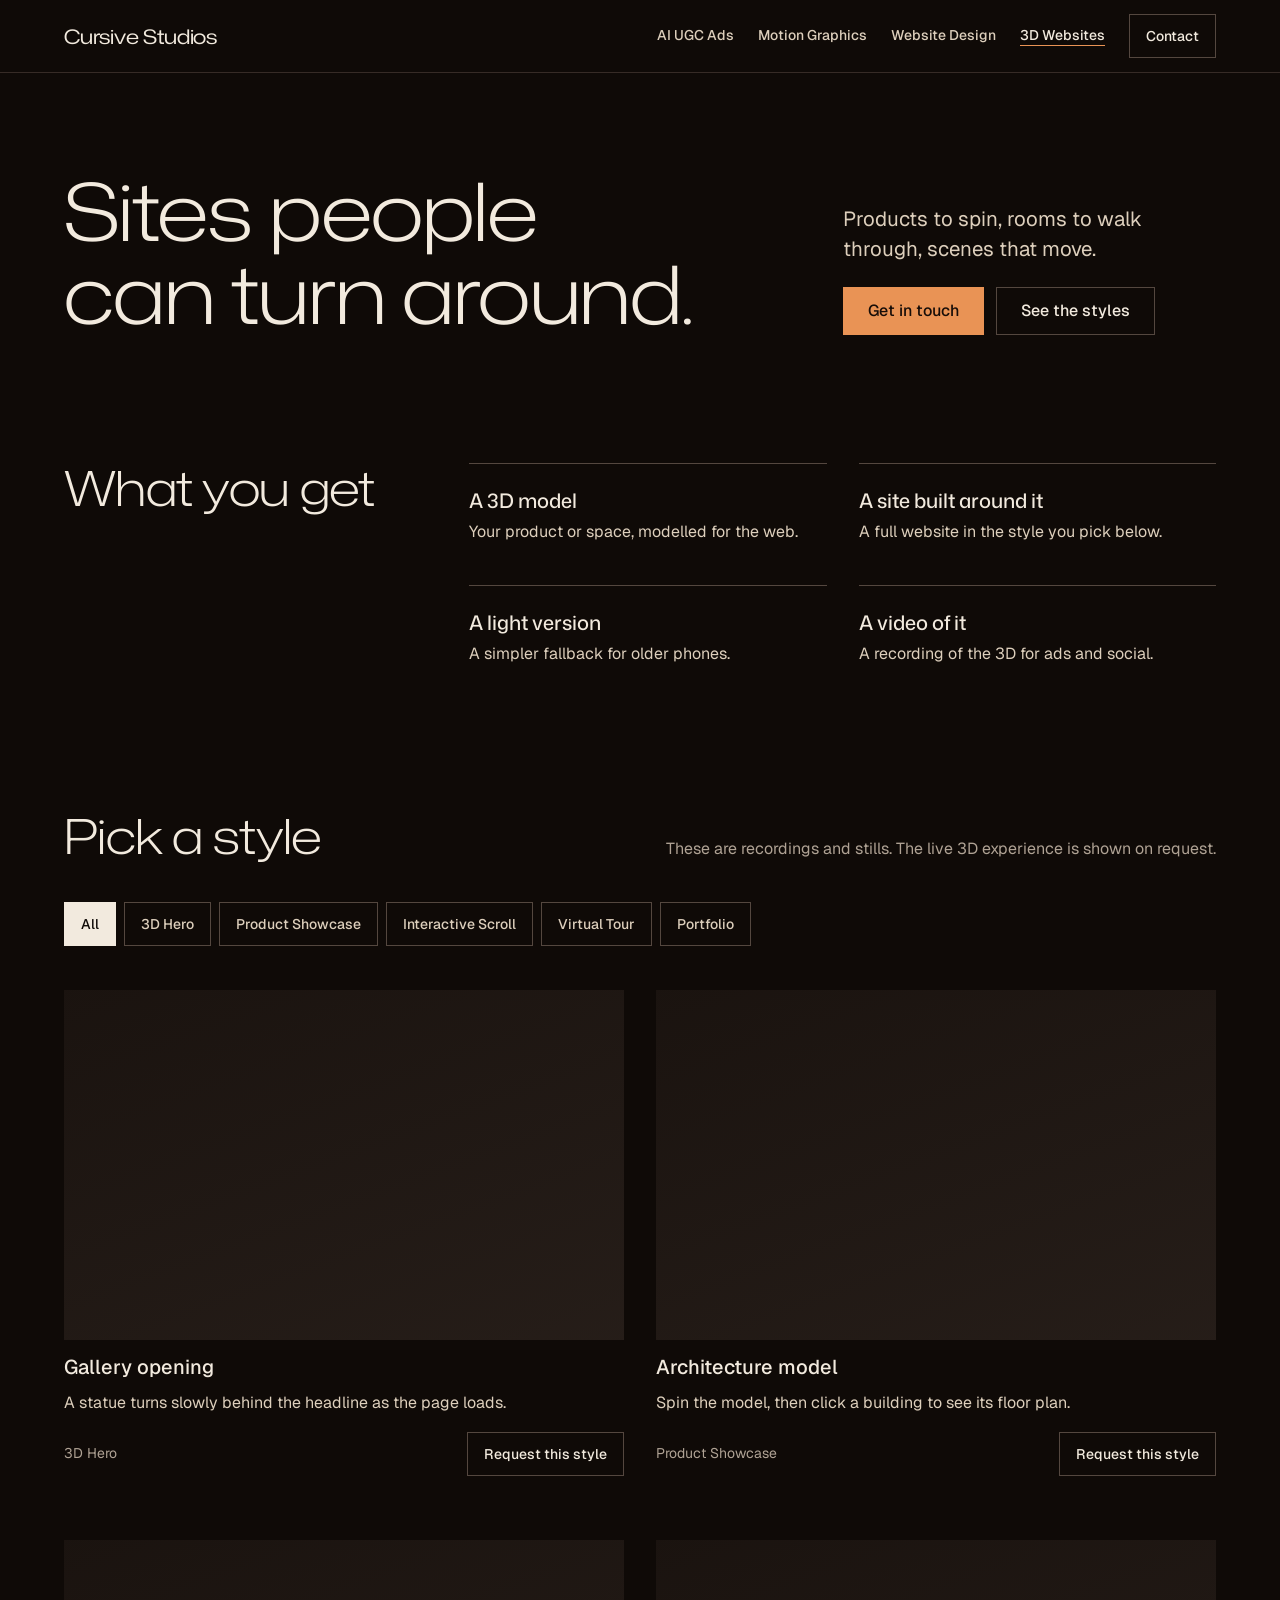
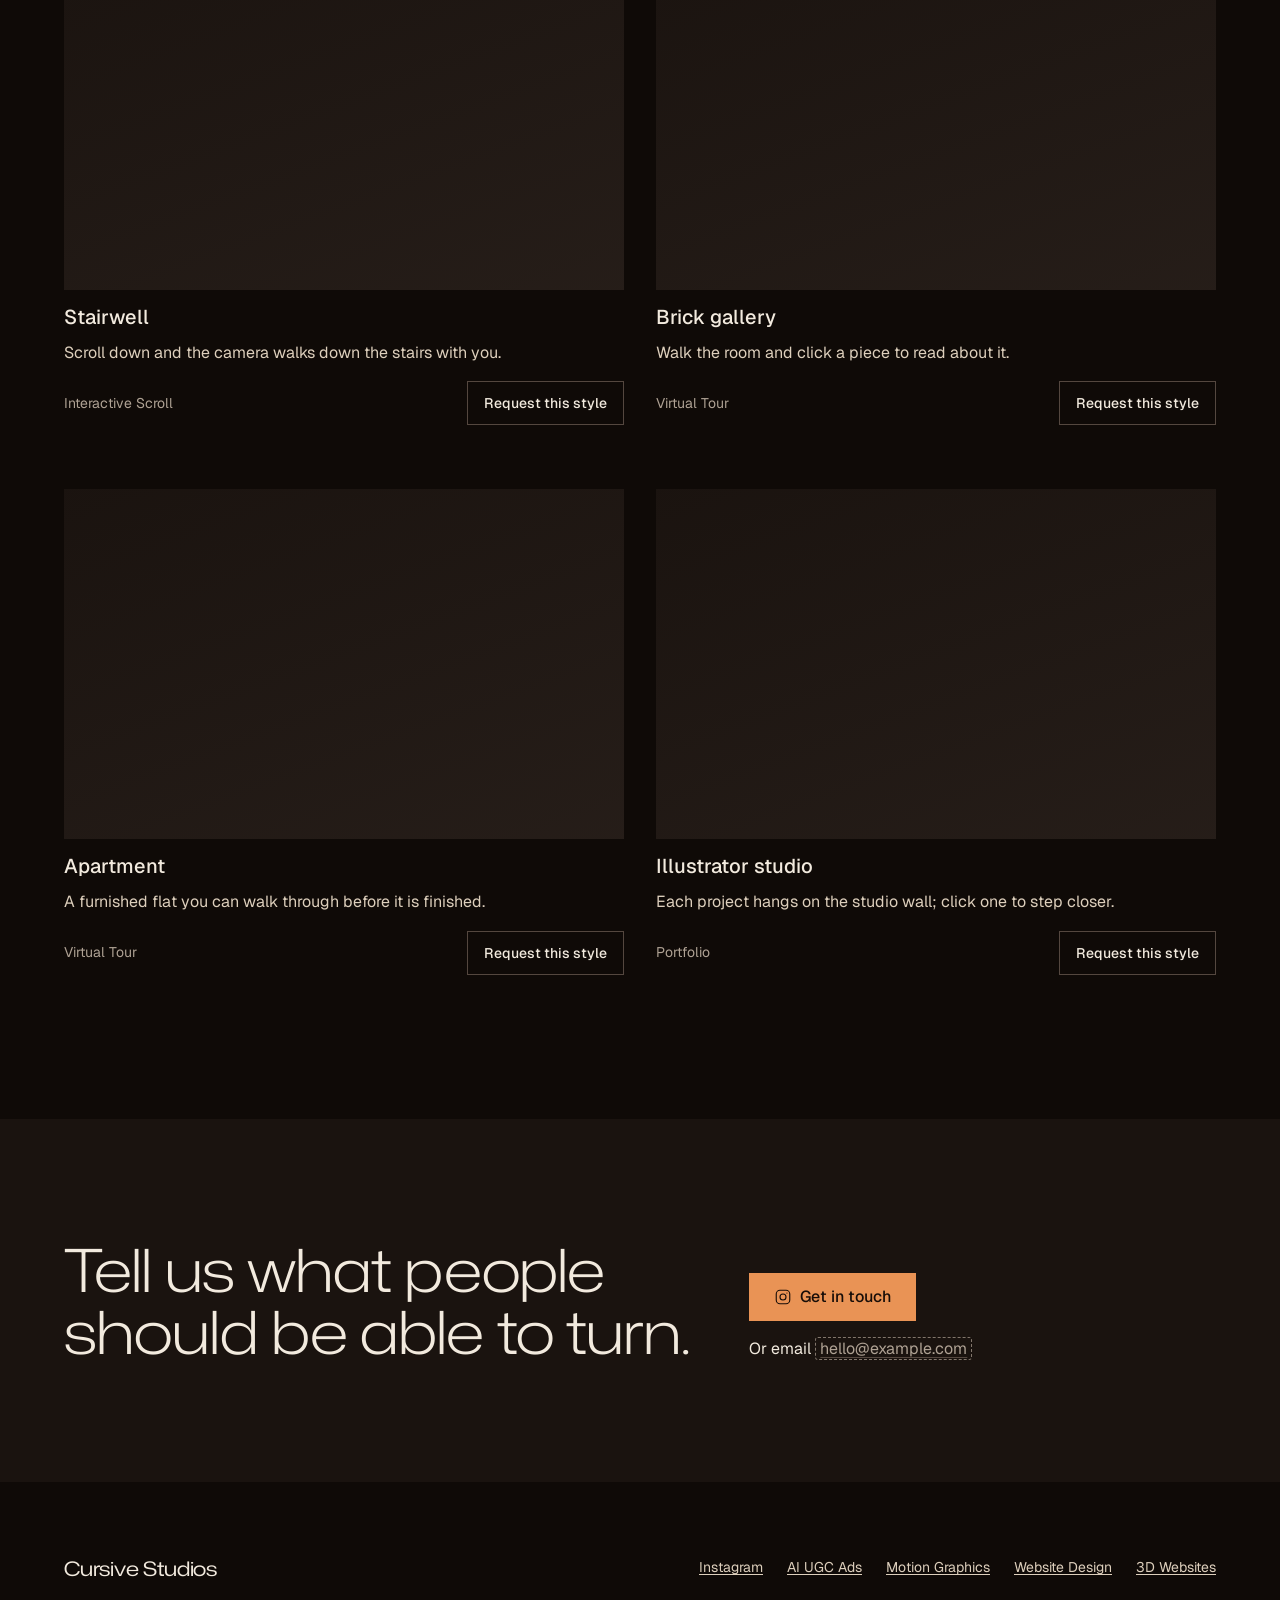
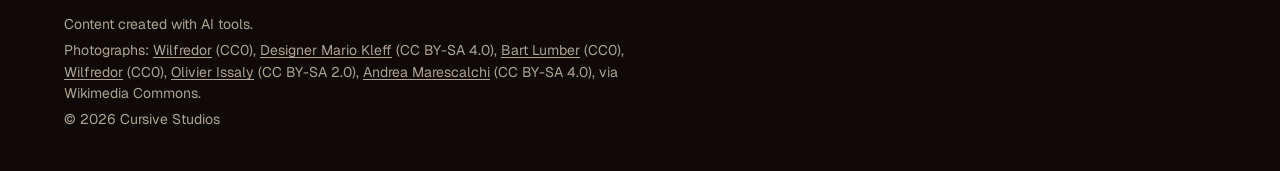
==== 3d-websites.html @ 1cc4b68f "Add the four service pages with data-driven style galleries One shared layout reusing the homepage's" ====
<!doctype html>
<html lang="en">
<head>
  <meta charset="utf-8">
  <meta name="viewport" content="width=device-width, initial-scale=1">
  <title>3D Websites: Cursive Studios</title>
  <meta name="description" content="Websites with interactive 3D: products to spin, spaces to walk through, scenes that move as you scroll.">
  <script>document.documentElement.classList.add('js');</script>
  <link rel="preconnect" href="https://fonts.googleapis.com">
  <link rel="preconnect" href="https://fonts.gstatic.com" crossorigin>
  <link rel="stylesheet" href="css/service.css">
</head>
<body>
  <a class="skip" href="#main">Skip to content</a>

  <header class="site-header" data-header>
    <div class="container site-header__bar">
      <a class="wordmark" href="/">Cursive Studios</a>
      <button class="btn nav__toggle" type="button" aria-expanded="false" aria-controls="site-nav" data-nav-toggle>Menu</button>
      <nav aria-label="Main">
        <ul class="nav__list" id="site-nav">
          <li><a class="nav__link" href="/ai-ugc-ads">AI UGC Ads</a></li>
          <li><a class="nav__link" href="/motion-graphics">Motion Graphics</a></li>
          <li><a class="nav__link" href="/website-design">Website Design</a></li>
          <li><a class="nav__link" href="/3d-websites" aria-current="page">3D Websites</a></li>
          <li><a class="btn nav__cta" href="#contact">Contact</a></li>
        </ul>
      </nav>
    </div>
  </header>

  <main id="main">
    <section class="container page-hero" aria-labelledby="page-title">
      <div class="hero__card settle">
        <h1 id="page-title">Sites people can turn around.</h1>
        <div class="hero__side">
          <p class="lead">Products to spin, rooms to walk through, scenes that move.</p>
          <div class="actions">
            <a class="btn btn--primary" href="#contact">Get in touch</a>
            <a class="btn" href="#styles">See the styles</a>
          </div>
        </div>
      </div>
    </section>

    <section class="container gets" aria-labelledby="gets-title">
      <h2 id="gets-title">What you get</h2>
      <ul class="gets__list">
          <li>
            <h3>A 3D model</h3>
            <p>Your product or space, modelled for the web.</p>
          </li>
          <li>
            <h3>A site built around it</h3>
            <p>A full website in the style you pick below.</p>
          </li>
          <li>
            <h3>A light version</h3>
            <p>A simpler fallback for older phones.</p>
          </li>
          <li>
            <h3>A video of it</h3>
            <p>A recording of the 3D for ads and social.</p>
          </li>
      </ul>
    </section>

    <section class="container gallery" id="styles" aria-labelledby="styles-title" data-gallery data-source="content/3d-websites.json">
      <div class="section-head">
        <h2 id="styles-title">Pick a style</h2>
        <p>These are recordings and stills. The live 3D experience is shown on request.</p>
      </div>
      <div class="tabs" role="group" aria-label="Filter by style" data-gallery-tabs></div>
      <ul class="cards" data-gallery-grid aria-live="polite"></ul>
      <p class="gallery__status" data-gallery-status></p>
      <noscript><p class="gallery__status">The gallery needs JavaScript. See our latest work on <a class="link" href="https://www.instagram.com/yourhandle/">Instagram</a>.</p></noscript>
    </section>

    <section class="ask" id="contact" aria-labelledby="contact-title">
      <div class="container ask__grid">
        <h2 id="contact-title">Tell us what people should be able to turn.</h2>
        <div class="ask__ways">
          <a class="btn btn--primary" href="https://ig.me/m/yourhandle" data-instagram-dm><svg viewBox="0 0 24 24" fill="none" stroke="currentColor" stroke-width="1.5" aria-hidden="true"><rect x="3" y="3" width="18" height="18" rx="5"/><circle cx="12" cy="12" r="4"/><circle cx="17.25" cy="6.75" r="0.75" fill="currentColor" stroke="none"/></svg>Get in touch</a>
          <p>Or email <a class="link" href="mailto:hello@example.com" data-email><span class="fill" data-email-text>hello@example.com</span></a></p>
        </div>
      </div>
    </section>
  </main>

  <dialog class="viewer" aria-labelledby="viewer-title" data-viewer>
    <div class="viewer__inner">
      <div class="viewer__media" data-viewer-media></div>
      <div class="viewer__text">
        <button class="btn btn--small viewer__close" type="button" data-viewer-close>Close</button>
        <p class="viewer__style" data-viewer-style></p>
        <h2 id="viewer-title" data-viewer-title></h2>
        <p data-viewer-desc></p>
          <a class="btn btn--primary" href="https://ig.me/m/yourhandle" data-viewer-request><svg viewBox="0 0 24 24" fill="none" stroke="currentColor" stroke-width="1.5" aria-hidden="true"><rect x="3" y="3" width="18" height="18" rx="5"/><circle cx="12" cy="12" r="4"/><circle cx="17.25" cy="6.75" r="0.75" fill="currentColor" stroke="none"/></svg>Request this style</a>
      </div>
    </div>
  </dialog>

  <footer class="site-footer">
    <div class="container">
      <div class="site-footer__row">
        <a class="wordmark" href="/">Cursive Studios</a>
        <ul class="site-footer__links">
          <li><a href="https://www.instagram.com/yourhandle/" data-instagram-link>Instagram</a></li>
          <li><a href="/ai-ugc-ads">AI UGC Ads</a></li>
          <li><a href="/motion-graphics">Motion Graphics</a></li>
          <li><a href="/website-design">Website Design</a></li>
          <li><a href="/3d-websites">3D Websites</a></li>
        </ul>
      </div>
      <div class="site-footer__small">
        <p>Content created with AI tools.</p>
        <p data-credits hidden></p>
        <p>&copy; <span data-year>2026</span> Cursive Studios</p>
      </div>
    </div>
  </footer>

  <script src="js/main.js" defer></script>
  <script src="js/gallery.js" defer></script>
</body>
</html>
---- css/service.css ----
/* Hallmark · shape: Service Sheet, one template for the four service pages · genre: atmospheric · theme: Midnight recoloured warm by request: espresso ground, ivory ink, one copper signal (shared with the homepage: settings.css, tokens.css, base.css, main.css) · job: hire · draw: none, the homepage's system reused by request
 * hero: Banner (a title card, no visual; the gallery starts by the fold) · nav: edge-aligned, as the homepage · footer: colophon, as the homepage · imagery: photographs (library stand-ins in duotone, the studio's samples in true colour) · signature: the style shelf, filter by look and ask for the one you like
 * axes: dark/grotesk-sans/warm · posture: committed · contrast: pass · fold: pass · v2.0.0 */
/* Hallmark · pre-emit critique: P4 H4 E4 S3 R4 V3 · weakest: S, the samples are stand-ins until the studio's own land; every card asks for its style by name and the 3D page says plainly the live piece is shown on request */
/* note: the website samples sit in a frame by request, kept to a plain bar holding the sample's address in the body face, with no window dots and no address pill (Floor 47a) */
/* Hallmark · waive 39b · each card is one button around its picture and title · the whole sample card opens the preview, so its height is the picture's */
/* Hallmark · waive 81 · every card holds a library photo whose host the render sandbox blocks · the stand-in samples load in a normal browser and the studio's own replace them */
/* Hallmark · waive 77 · the gallery's mass is its sample pictures, 640 by 400 each · the render sandbox could not load them from the photo host */
/* Hallmark · answered V3 · the four service pages repeat one layout on purpose so the site reads as one; fonts are two families by request */
@import url("./main.css");

.page-hero { padding-block: var(--space-3xl) var(--space-2xl); }
.page-hero .hero__card h1 { max-width: 14ch; }

/* What you get */
.gets { display: grid; grid-template-columns: minmax(0, 4fr) minmax(0, 8fr); gap: var(--space-xl) var(--gap-columns); padding-top: var(--space-2xl); }
.gets__list { display: grid; grid-template-columns: repeat(2, minmax(0, 1fr)); gap: var(--space-xl) var(--gap-columns); margin: 0; padding: 0; list-style: none; }
.gets__list li { display: grid; gap: var(--space-xs); padding-top: var(--space-lg); border-top: var(--rule-hair) solid var(--color-rule-2); }
.gets__list h3 { font-size: var(--text-lg); }
.gets__list p { color: var(--color-ink-2); max-width: 46ch; }

/* Gallery */
.gallery { padding-top: var(--section-gap); }
.tabs { display: flex; gap: var(--space-xs); margin: 0 0 var(--space-xl); padding: 0 0 var(--space-2xs); overflow-x: auto; scrollbar-width: thin; overscroll-behavior-x: contain; }
.tab { flex: none; min-height: 44px; padding: 0 var(--space-md); border: var(--rule-hair) solid var(--color-rule-2); border-radius: var(--radius-pill); background: transparent; color: var(--color-ink-2); font: 500 var(--text-sm)/1 var(--font-body); white-space: nowrap; cursor: pointer; transition: background-color var(--dur-short) var(--ease-out); }
.tab:hover { background: var(--color-paper-2); color: var(--color-ink); }
.tab:active { background: var(--color-paper-3); }
.tab:focus-visible { outline: 2px solid var(--color-focus); outline-offset: 2px; }
.tab[aria-pressed="true"] { background: var(--color-ink); border-color: var(--color-ink); color: var(--color-paper); }
.tab:disabled { opacity: 0.55; cursor: not-allowed; }

.cards { display: grid; grid-template-columns: repeat(2, minmax(0, 1fr)); gap: var(--space-2xl) var(--gap-columns); margin: 0; padding: 0; list-style: none; }
.cards--tall { grid-template-columns: repeat(4, minmax(0, 1fr)); gap: var(--space-xl) var(--space-xs); }
.card { display: grid; grid-template-rows: auto auto 1fr; gap: var(--space-xs); align-content: start; }
.card__open { display: grid; gap: var(--space-sm); padding: 0; border: 0; background: none; color: inherit; font: inherit; text-align: left; cursor: zoom-in; }
.card__open:focus-visible { outline: 2px solid var(--color-focus); outline-offset: 4px; }
.card__media { display: block; color: var(--color-ink); background: var(--color-paper-2); transition: background-color var(--dur-short) var(--ease-out); }
.card__shot { position: relative; display: block; aspect-ratio: 16 / 10; overflow: hidden; }
.cards--tall .card__shot { aspect-ratio: 9 / 16; }
.card__shot > img, .card__shot > video { position: absolute; inset: 0; width: 100%; height: 100%; object-fit: cover; }
.card__open:hover .card__media { background: var(--color-paper-3); }
.card__media--browser { padding: 0 var(--space-xs) var(--space-xs); }
.browser__bar { display: block; padding: var(--space-xs) var(--space-2xs); font-size: var(--text-xs); color: var(--color-muted); white-space: nowrap; overflow: hidden; text-overflow: ellipsis; }
.card__title { font-size: var(--text-lg); font-weight: 500; }
.card__desc { color: var(--color-ink-2); max-width: 46ch; }
.card__foot { display: flex; flex-wrap: wrap; align-items: center; justify-content: space-between; gap: var(--space-sm); margin-top: var(--space-xs); }
.card__style { font-size: var(--text-sm); color: var(--color-muted); }
.btn--small { min-height: 44px; padding: 0 var(--space-md); font-size: var(--text-sm); }
.gallery__status:empty { display: none; }
.gallery__status { color: var(--color-muted); }
.gallery__note { margin-top: var(--space-2xl); color: var(--color-muted); }

/* Viewer */
.viewer { width: min(1200px, calc(100% - 2 * var(--gutter))); max-height: calc(100dvh - 2 * var(--space-xl)); padding: 0; border: 0; border-radius: var(--radius-card); background: var(--color-paper-2); color: var(--color-ink); box-shadow: var(--shadow-card); overflow: auto; }
.viewer::backdrop { background: color-mix(in oklch, var(--color-paper) 88%, transparent); }
.viewer__inner { display: grid; grid-template-columns: minmax(0, 8fr) minmax(0, 4fr); }
.viewer__media { position: relative; display: flex; flex-direction: column; justify-content: center; min-height: 320px; background: var(--color-paper); }
.viewer__media img, .viewer__media video { width: 100%; max-height: calc(100dvh - 2 * var(--space-xl)); object-fit: contain; }
.viewer__media .browser__bar { flex: none; background: var(--color-paper-3); padding-inline: var(--space-md); }
.viewer__media.is-standin img { filter: grayscale(1) contrast(1.08); }
.viewer__text { display: grid; align-content: start; gap: var(--space-md); padding: var(--space-xl); }
.viewer__text h2 { font-size: var(--text-2xl); }
.viewer__text p { color: var(--color-ink-2); }
.viewer__style { font-size: var(--text-sm); color: var(--color-muted); }
.viewer__close { justify-self: end; margin-bottom: var(--space-sm); }

/* Close */
.ask { margin-top: var(--section-gap); padding-block: var(--section-gap-s); background: var(--color-paper-2); color: var(--color-ink); }
.ask__grid { display: grid; grid-template-columns: minmax(0, 7fr) minmax(0, 5fr); gap: var(--space-xl) var(--gap-columns); align-items: end; }
.ask h2 { font-size: var(--text-display-s); max-width: 16ch; }
.ask__ways { display: grid; gap: var(--space-md); justify-items: start; }

.nav__link[aria-current="page"] { color: var(--color-ink); text-decoration: underline; text-decoration-color: var(--color-accent); }

@media (prefers-reduced-motion: reduce) { .tab, .card__media { transition: none; } }

@media (max-width: 60rem) {
  .gets, .ask__grid { grid-template-columns: minmax(0, 1fr); }
  .cards--tall { grid-template-columns: repeat(2, minmax(0, 1fr)); }
  .viewer__inner { grid-template-columns: minmax(0, 1fr); }
  .tabs { margin-inline: calc(-1 * var(--gutter)); padding-inline: var(--gutter); }
}
@media (max-width: 40rem) {
  .gets__list, .cards { grid-template-columns: minmax(0, 1fr); }
  .viewer { width: 100%; max-height: 100dvh; }
  .viewer__text { padding: var(--space-lg); }
}
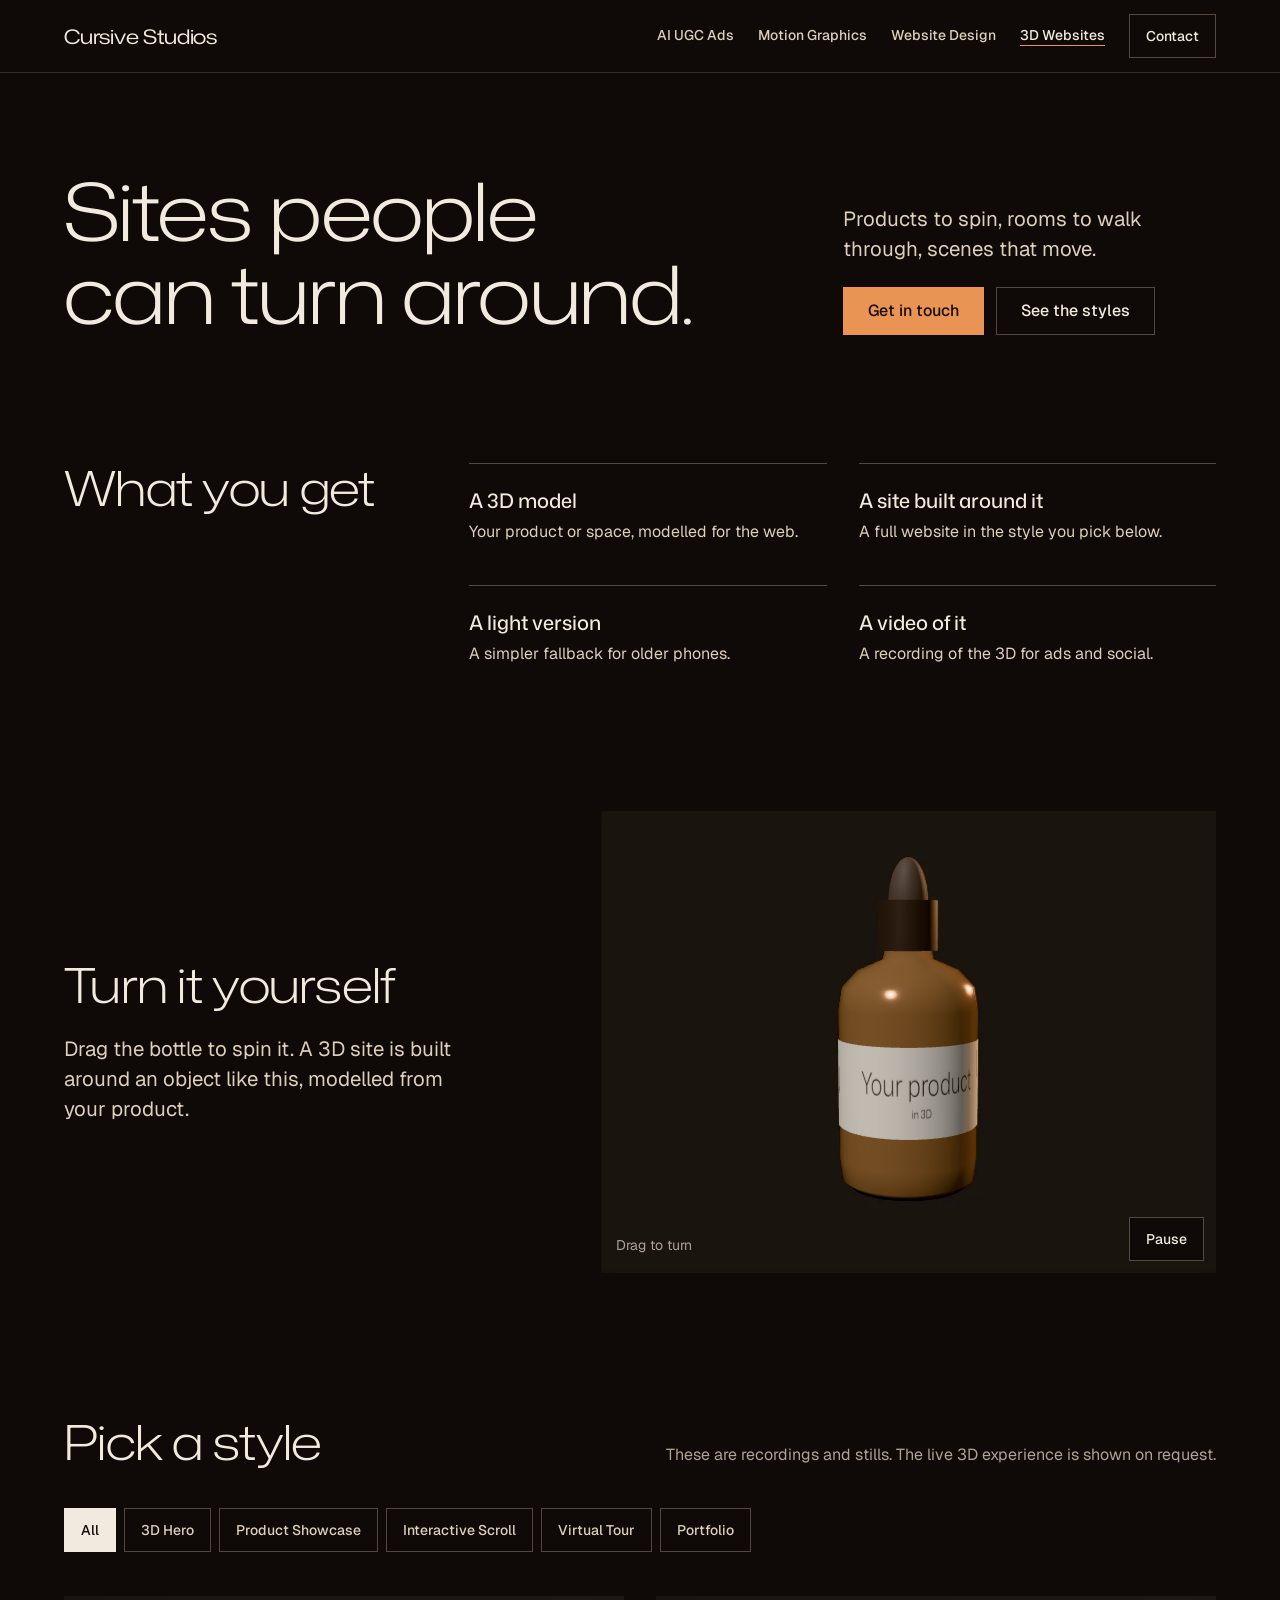
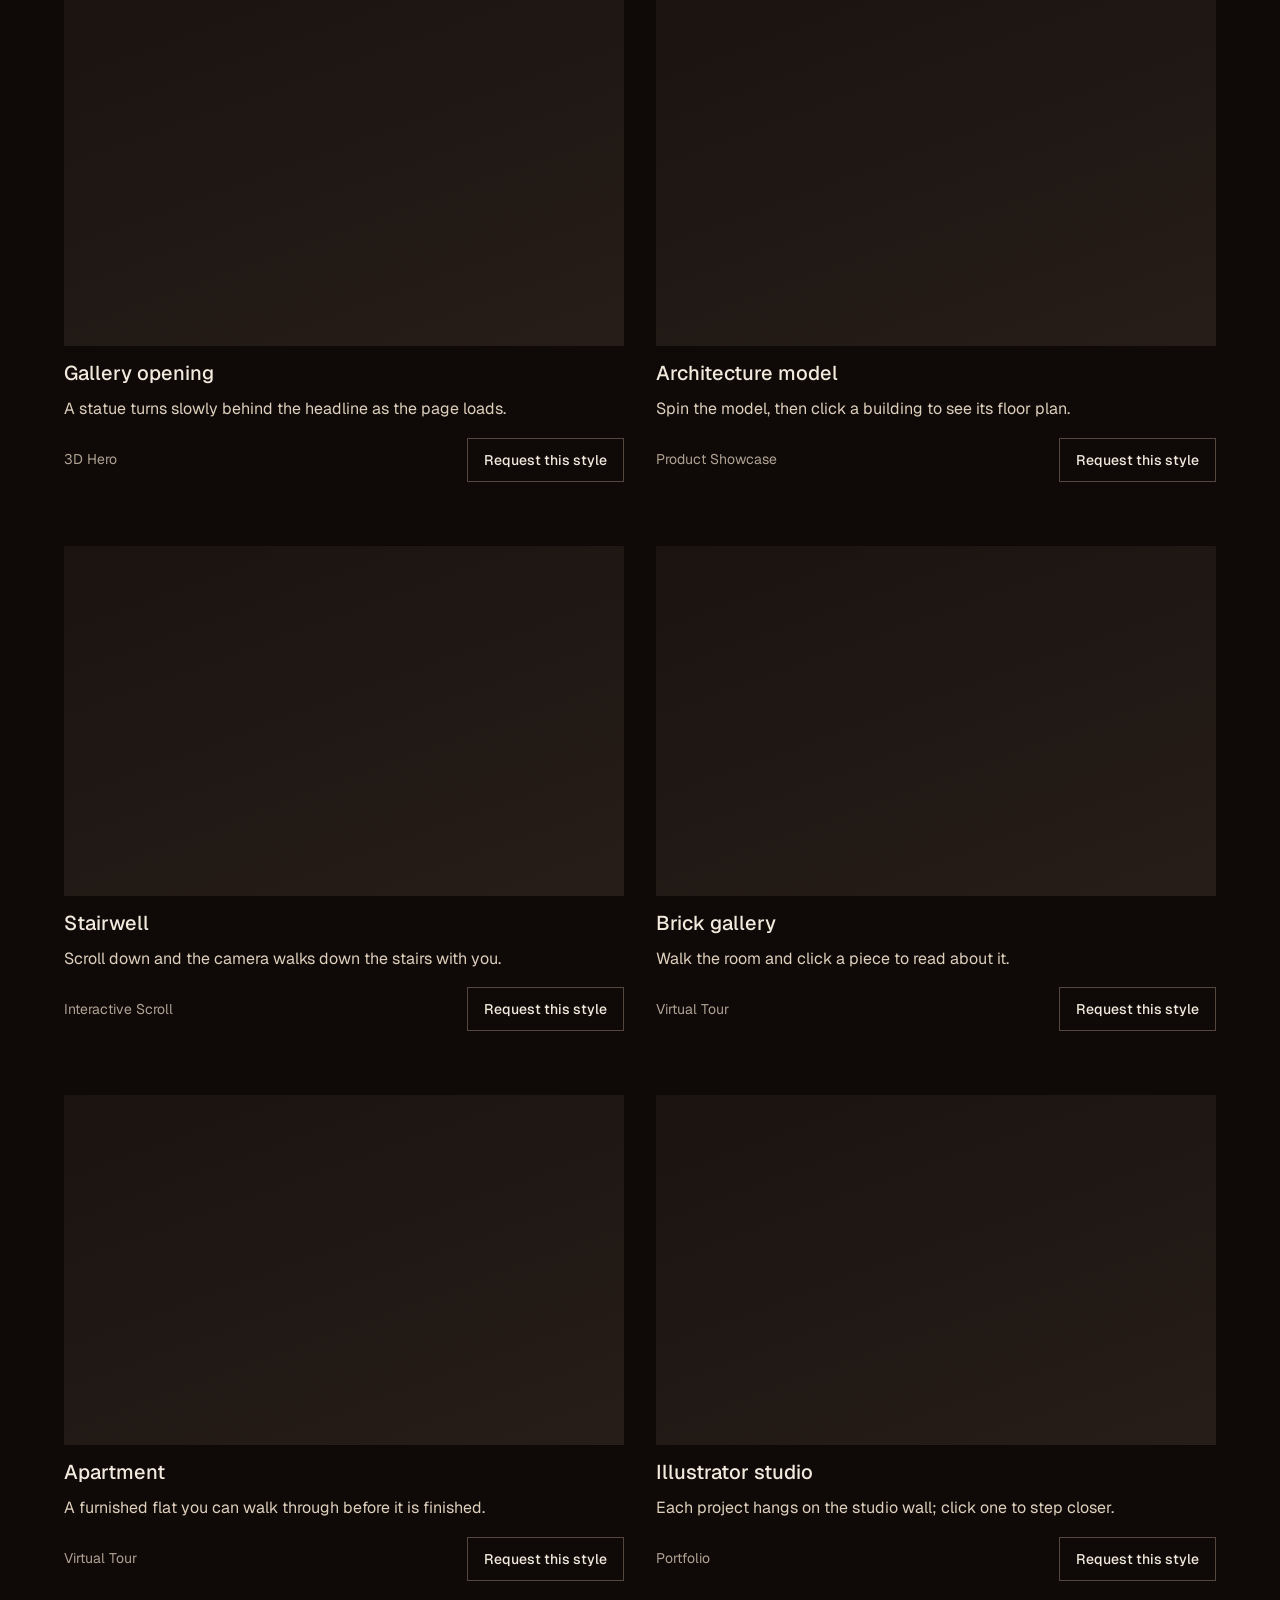
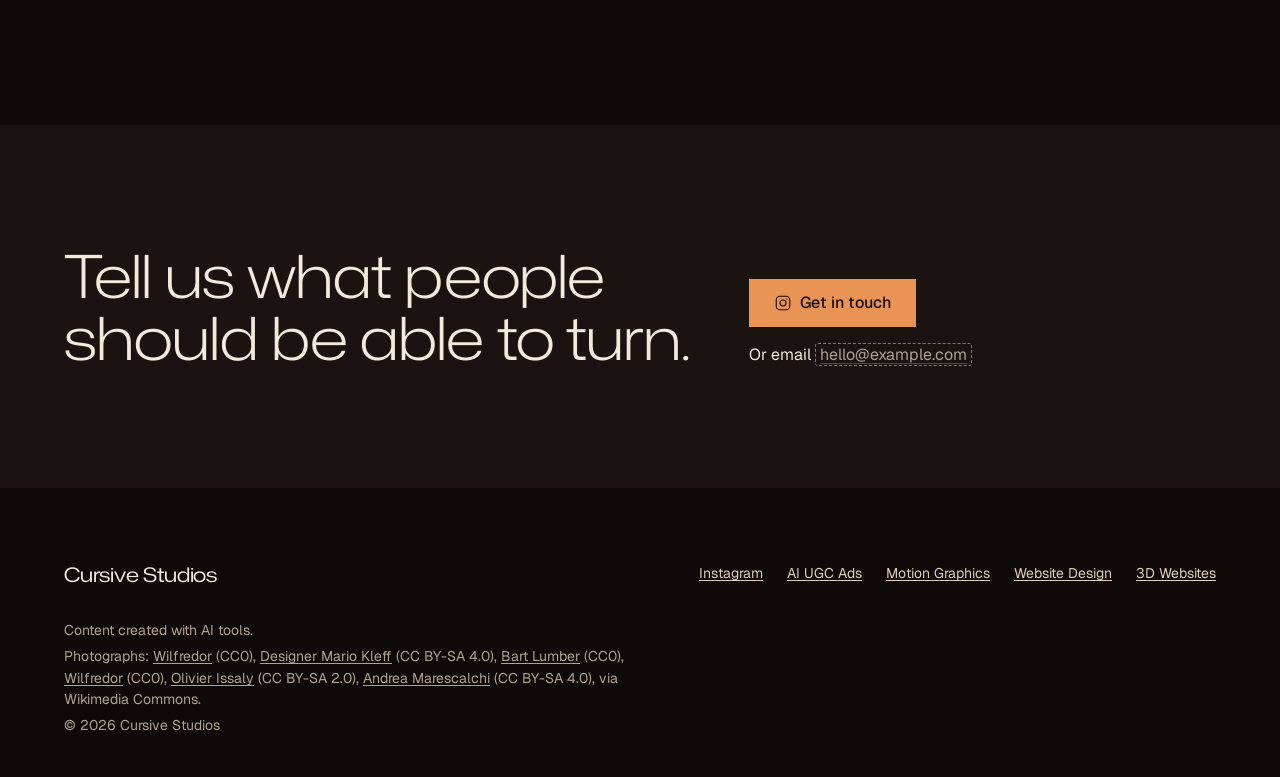
==== commit 11198729: "Add 3D: copper ribbon hero, drag-to-turn product demo, scroll reveals Three.js r170 vendored and imp" ====
--- a/3d-websites.html
+++ b/3d-websites.html
@@ -46,23 +46,40 @@
     <section class="container gets" aria-labelledby="gets-title">
       <h2 id="gets-title">What you get</h2>
       <ul class="gets__list">
-          <li>
+          <li data-reveal>
             <h3>A 3D model</h3>
             <p>Your product or space, modelled for the web.</p>
           </li>
-          <li>
+          <li data-reveal>
             <h3>A site built around it</h3>
             <p>A full website in the style you pick below.</p>
           </li>
-          <li>
+          <li data-reveal>
             <h3>A light version</h3>
             <p>A simpler fallback for older phones.</p>
           </li>
-          <li>
+          <li data-reveal>
             <h3>A video of it</h3>
             <p>A recording of the 3D for ads and social.</p>
           </li>
       </ul>
+    </section>
+
+    <section class="container demo" aria-labelledby="demo-title">
+      <div class="demo__text">
+        <h2 id="demo-title">Turn it yourself</h2>
+        <p class="lead">Drag the bottle to spin it. A 3D site is built around an object like this, modelled from your product.</p>
+      </div>
+      <!-- Live 3D: js/three/product.js draws into this frame when it scrolls near. The still shows until then,
+           and stays for data saver or no WebGL. -->
+      <figure class="demo__stage" id="product-3d">
+        <picture>
+          <source srcset="content/images/demo-bottle-1200.webp 1200w, content/images/demo-bottle-720.webp 720w" sizes="(min-width: 60rem) 55vw, 100vw" type="image/webp">
+          <img class="demo__still" src="content/images/demo-bottle-1200.jpg" width="1200" height="900" alt="A copper serum bottle with a label that reads Your product in 3D" loading="lazy">
+        </picture>
+        <p class="demo__hint" data-demo-hint hidden>Drag to turn</p>
+        <button class="btn btn--small demo__motion" type="button" aria-pressed="false" data-motion-toggle hidden>Pause</button>
+      </figure>
     </section>
 
     <section class="container gallery" id="styles" aria-labelledby="styles-title" data-gallery data-source="content/3d-websites.json">
@@ -122,5 +139,11 @@
 
   <script src="js/main.js" defer></script>
   <script src="js/gallery.js" defer></script>
+  <script type="module">
+    import { tier, whenNear } from './js/three/support.js';
+    const el = document.getElementById('product-3d');
+    const level = tier();
+    if (el && level !== 'none') whenNear(el, () => import('./js/three/product.js').then((m) => m.mount(el, { tier: level })).catch(() => {}));
+  </script>
 </body>
 </html>
--- a/css/service.css
+++ b/css/service.css
@@ -64,6 +64,21 @@
 .viewer__style { font-size: var(--text-sm); color: var(--color-muted); }
 .viewer__close { justify-self: end; margin-bottom: var(--space-sm); }
 
+/* 3D demo (3D Websites page) */
+.demo { display: grid; grid-template-columns: minmax(0, 5fr) minmax(0, 7fr); gap: var(--space-xl) var(--space-3xl); align-items: center; padding-top: var(--section-gap); }
+.demo__text { display: grid; gap: var(--space-lg); }
+.demo__text .lead { color: var(--color-ink-2); }
+.demo__stage { position: relative; aspect-ratio: 4 / 3; margin: 0; overflow: hidden; background: var(--color-paper-2); cursor: grab; }
+.demo__stage.is-dragging { cursor: grabbing; }
+.demo__stage:focus-visible { outline: 2px solid var(--color-focus); outline-offset: 2px; }
+.demo__stage picture, .demo__still { display: block; width: 100%; height: 100%; object-fit: cover; }
+.demo__canvas { position: absolute; inset: 0; width: 100%; height: 100%; opacity: 0; transition: opacity var(--dur-long) var(--ease-out); }
+.demo__stage.is-live .demo__canvas { opacity: 1; }
+.demo__hint { position: absolute; left: var(--space-md); bottom: var(--space-md); z-index: var(--z-raised); font-size: var(--text-sm); color: var(--color-muted); pointer-events: none; }
+.demo__motion { position: absolute; right: var(--space-sm); bottom: var(--space-sm); z-index: var(--z-raised); background: var(--color-paper); }
+@media (prefers-reduced-motion: reduce) { .demo__canvas { transition: none; } }
+@media (max-width: 60rem) { .demo { grid-template-columns: minmax(0, 1fr); } }
+
 /* Close */
 .ask { margin-top: var(--section-gap); padding-block: var(--section-gap-s); background: var(--color-paper-2); color: var(--color-ink); }
 .ask__grid { display: grid; grid-template-columns: minmax(0, 7fr) minmax(0, 5fr); gap: var(--space-xl) var(--gap-columns); align-items: end; }
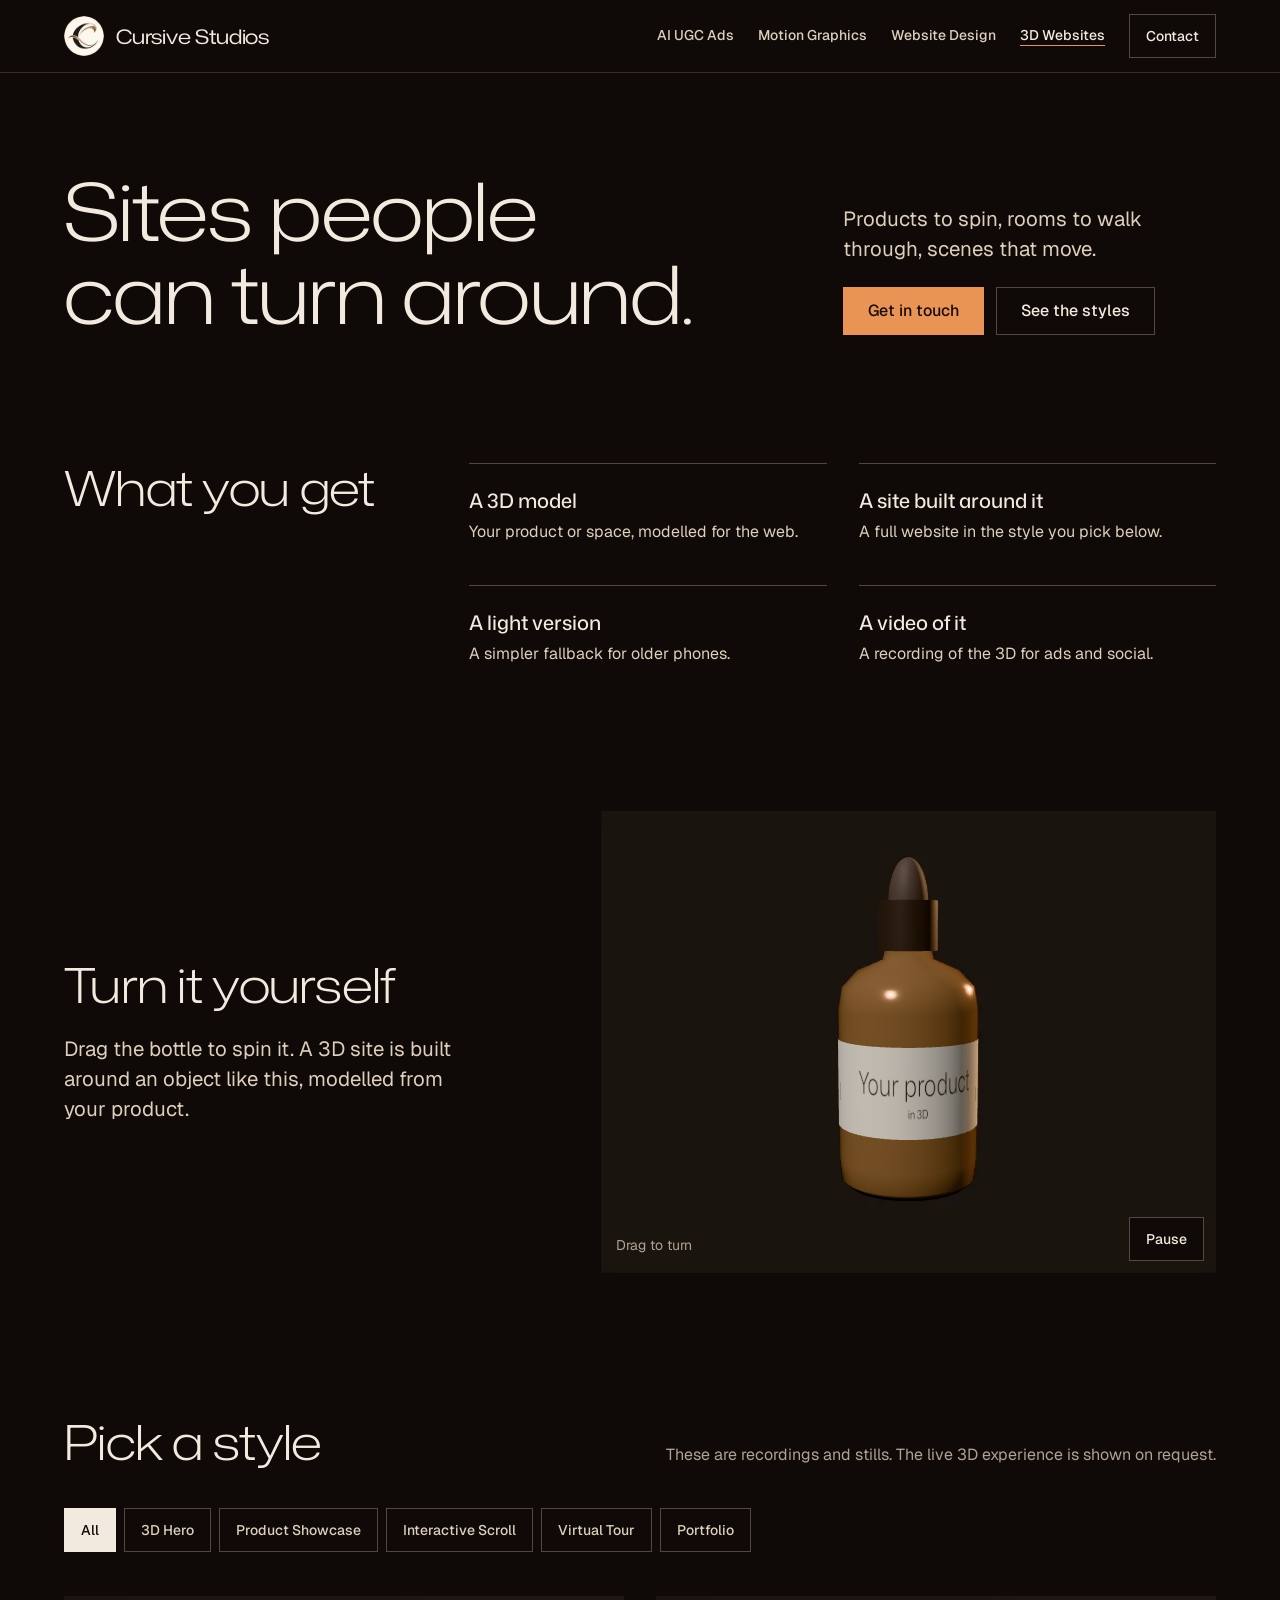
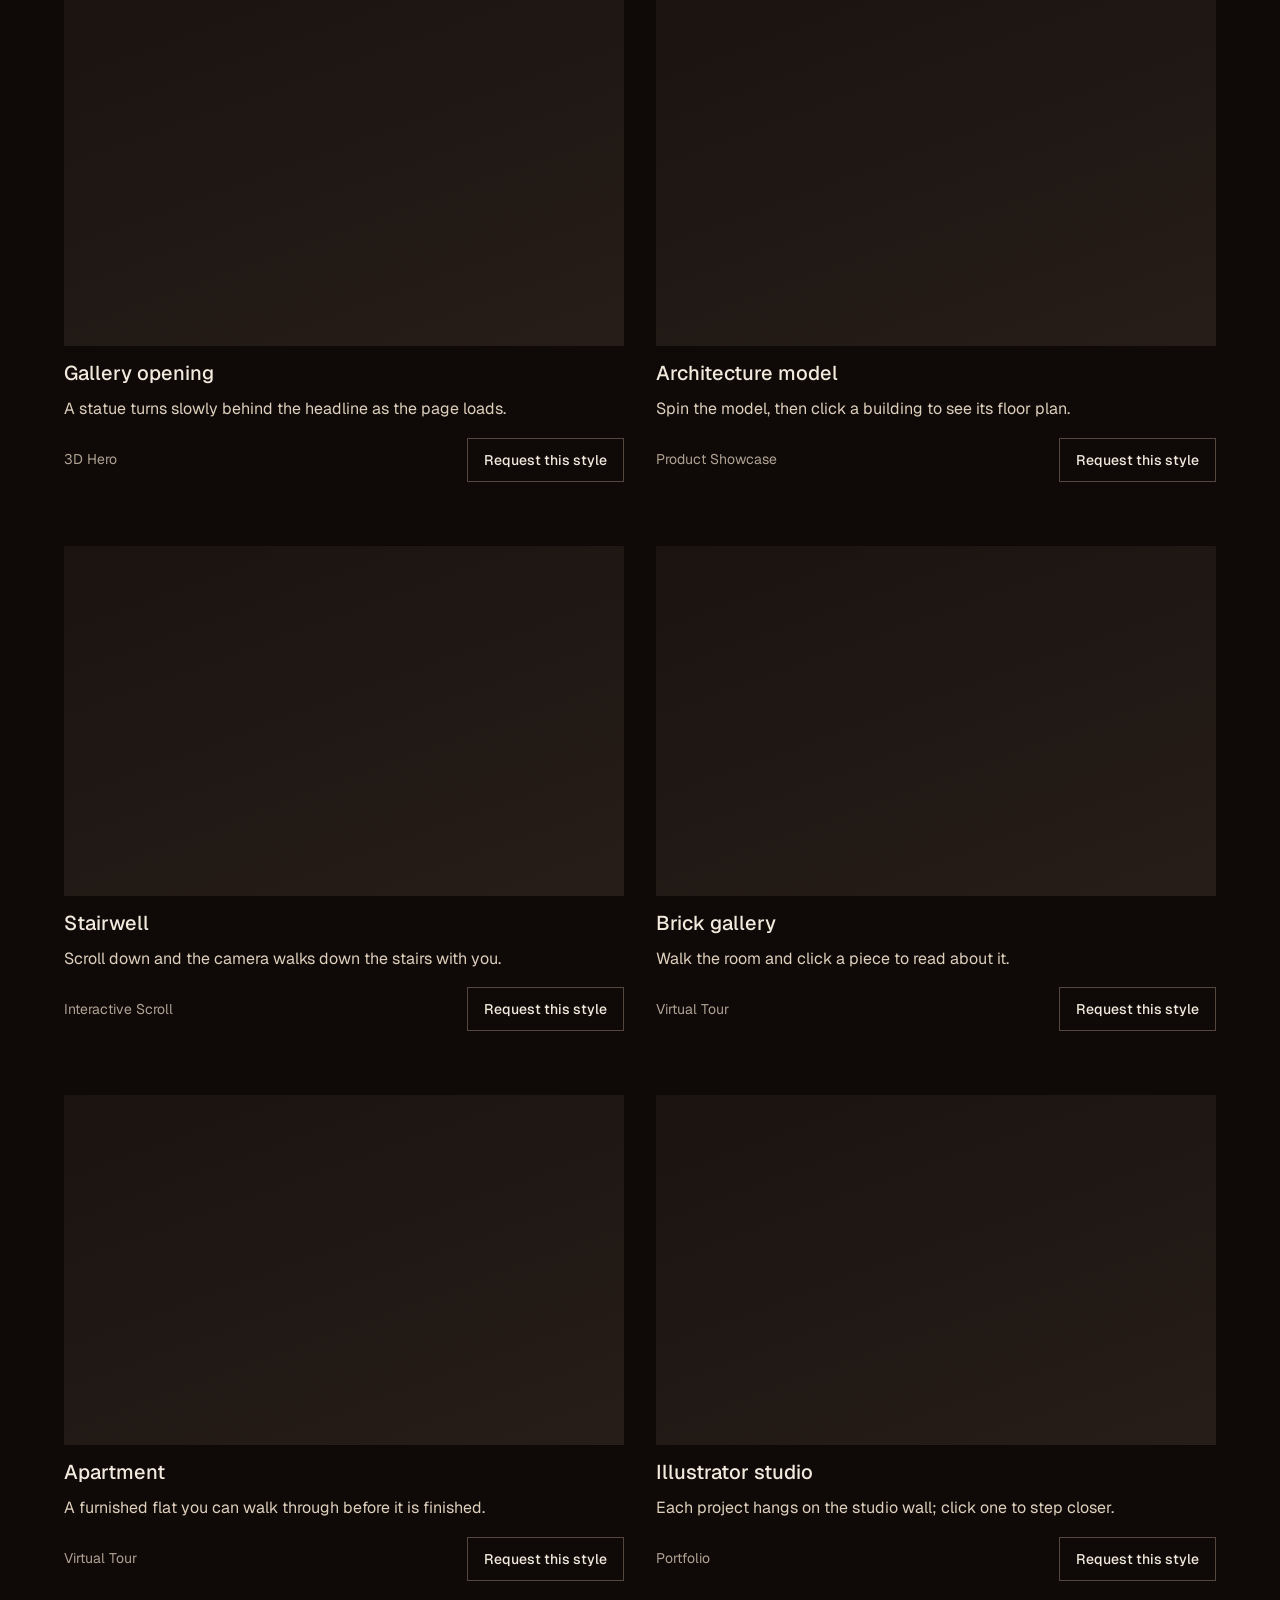
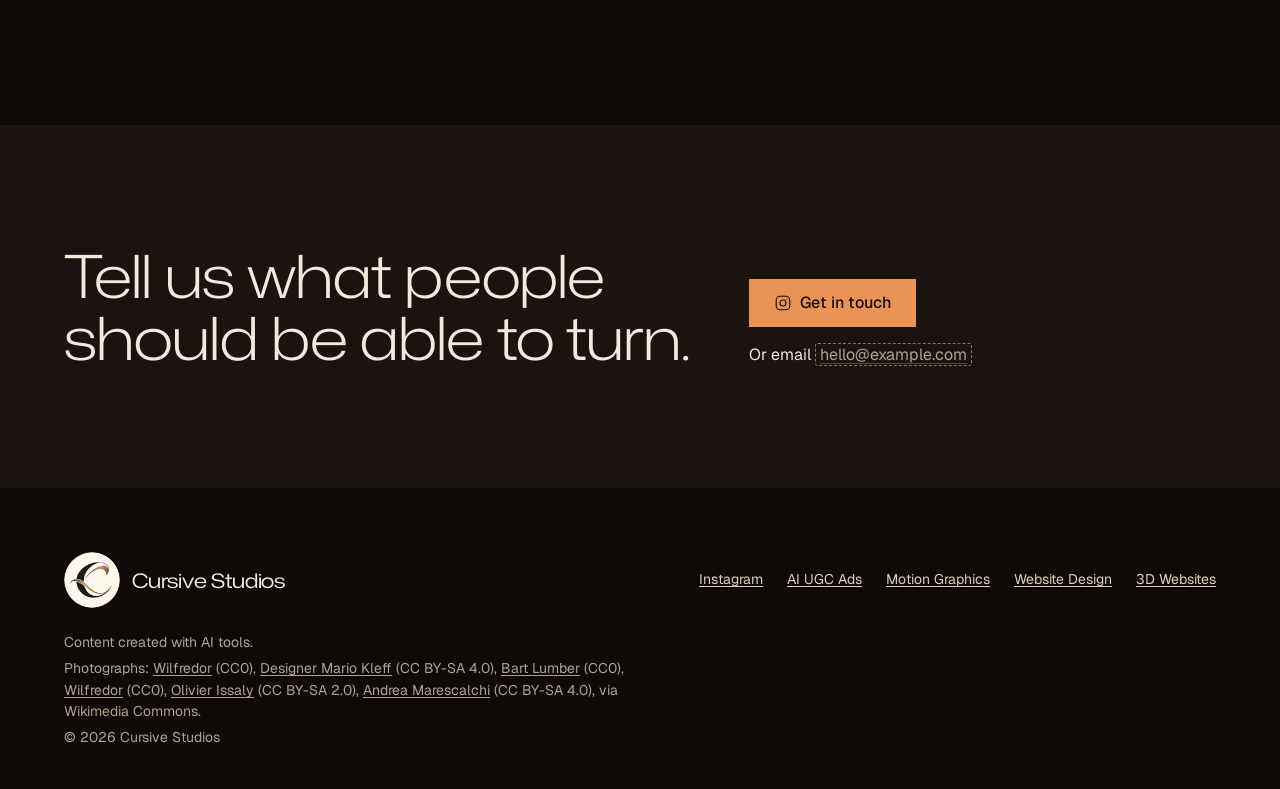
==== commit 7650430a: "Add the Cursive Studios logo to every page, linking home The ivory badge, cropped to a circle with t" ====
--- a/3d-websites.html
+++ b/3d-websites.html
@@ -6,6 +6,9 @@
   <title>3D Websites: Cursive Studios</title>
   <meta name="description" content="Websites with interactive 3D: products to spin, spaces to walk through, scenes that move as you scroll.">
   <script>document.documentElement.classList.add('js');</script>
+  <link rel="icon" href="favicon.ico" sizes="48x48">
+  <link rel="icon" href="content/images/brand/favicon-32.png" type="image/png" sizes="32x32">
+  <link rel="apple-touch-icon" href="apple-touch-icon.png">
   <link rel="preconnect" href="https://fonts.googleapis.com">
   <link rel="preconnect" href="https://fonts.gstatic.com" crossorigin>
   <link rel="stylesheet" href="css/service.css">
@@ -15,7 +18,7 @@
 
   <header class="site-header" data-header>
     <div class="container site-header__bar">
-      <a class="wordmark" href="/">Cursive Studios</a>
+      <a class="wordmark" href="/"><img class="wordmark__mark" src="content/images/brand/logo-badge-96.webp" srcset="content/images/brand/logo-badge-96.webp 96w, content/images/brand/logo-badge-160.webp 160w" sizes="40px" width="40" height="40" alt=""><span>Cursive Studios</span></a>
       <button class="btn nav__toggle" type="button" aria-expanded="false" aria-controls="site-nav" data-nav-toggle>Menu</button>
       <nav aria-label="Main">
         <ul class="nav__list" id="site-nav">
@@ -120,7 +123,7 @@
   <footer class="site-footer">
     <div class="container">
       <div class="site-footer__row">
-        <a class="wordmark" href="/">Cursive Studios</a>
+        <a class="wordmark wordmark--footer" href="/"><img class="wordmark__mark" src="content/images/brand/logo-badge-96.webp" srcset="content/images/brand/logo-badge-96.webp 96w, content/images/brand/logo-badge-160.webp 160w" sizes="56px" width="56" height="56" alt=""><span>Cursive Studios</span></a>
         <ul class="site-footer__links">
           <li><a href="https://www.instagram.com/yourhandle/" data-instagram-link>Instagram</a></li>
           <li><a href="/ai-ugc-ads">AI UGC Ads</a></li>
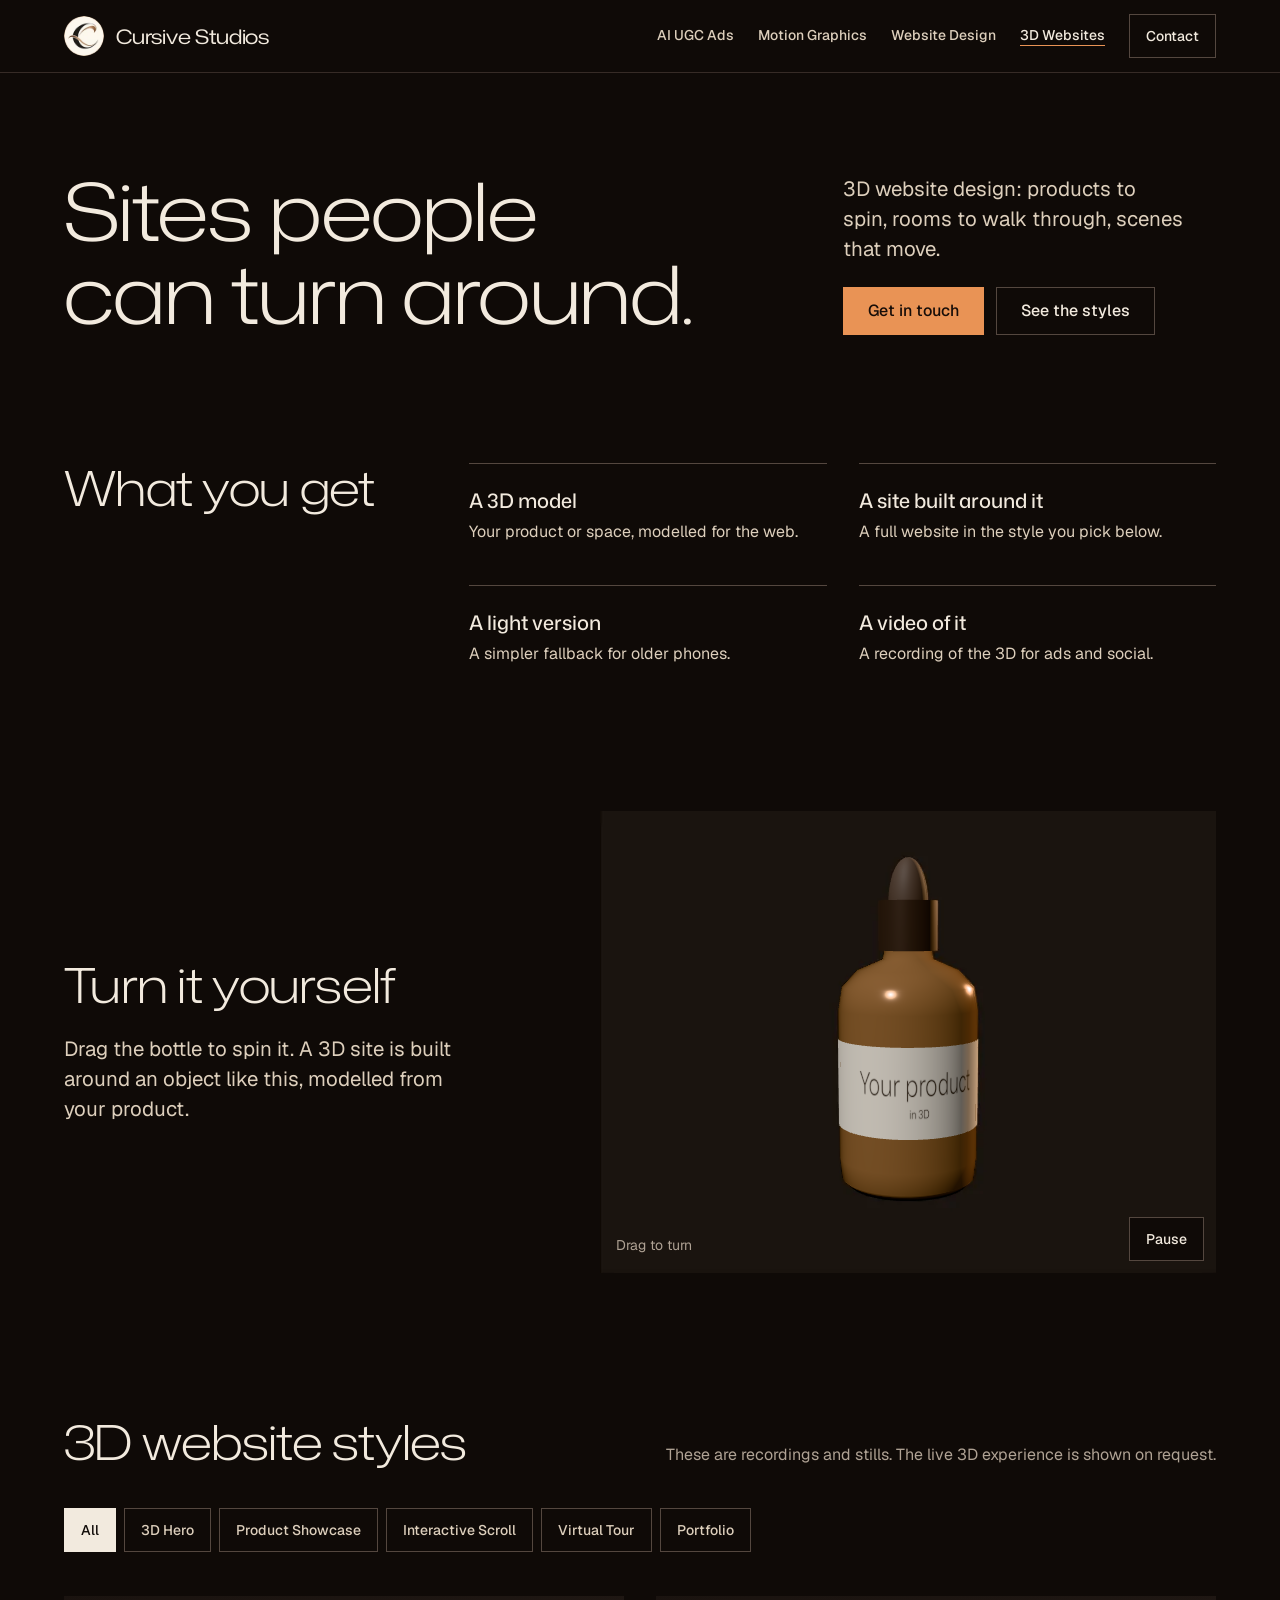
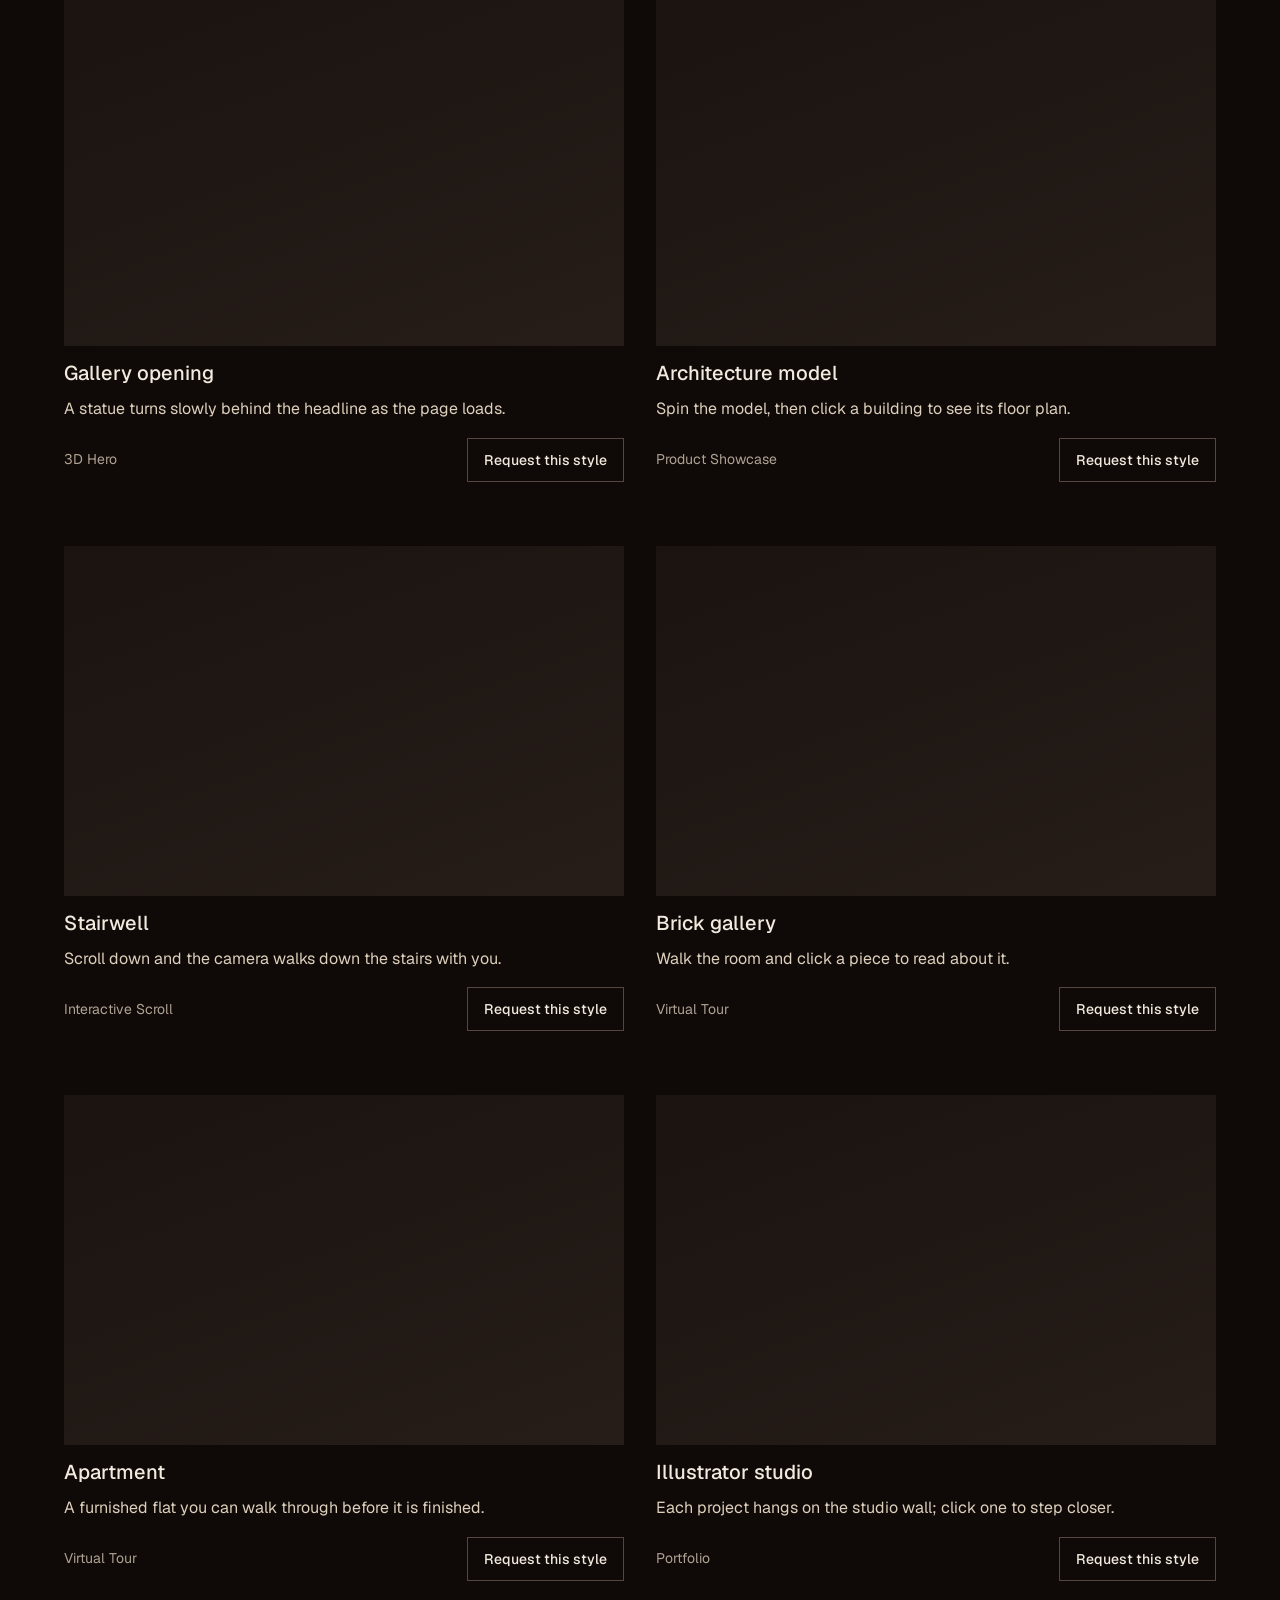
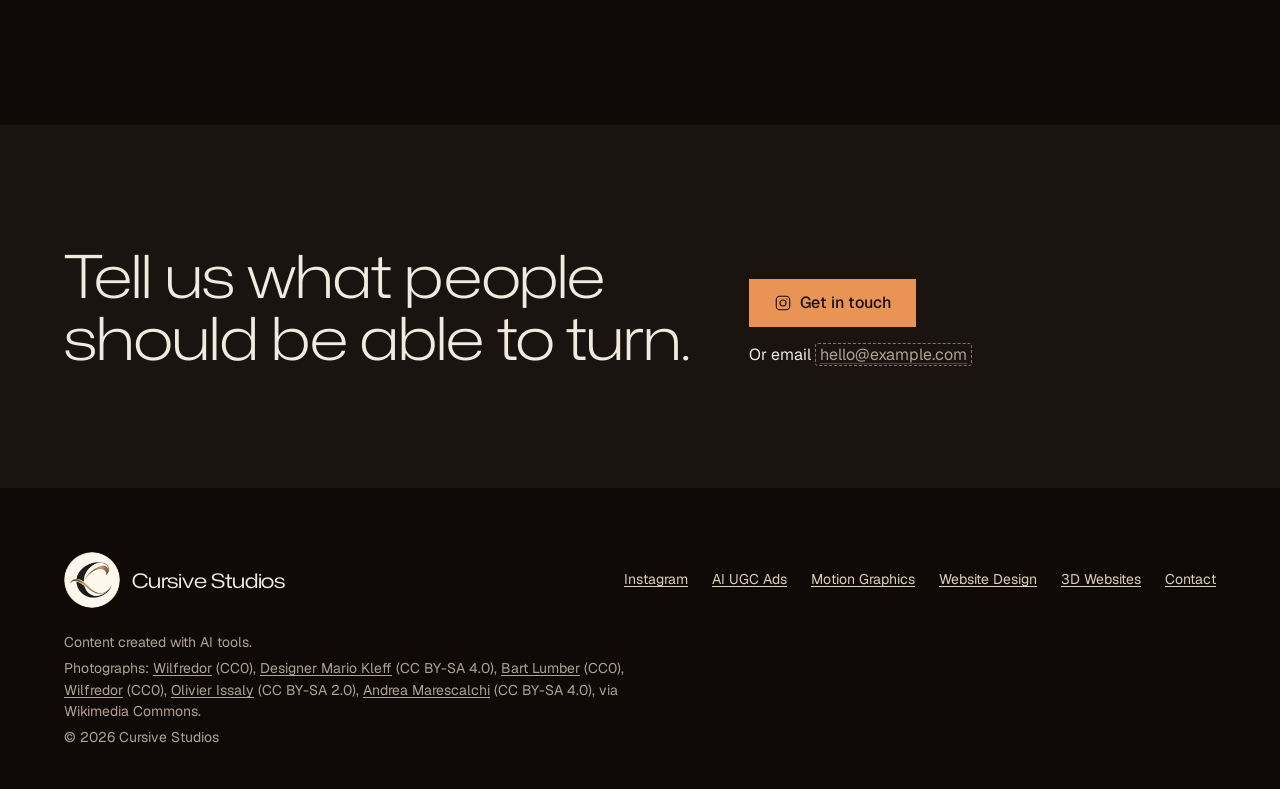
==== commit 951e35fe: "Contact page, search setup and quality pass - Contact page with Instagram DM, email and an enquiry f" ====
--- a/3d-websites.html
+++ b/3d-websites.html
@@ -3,15 +3,52 @@
 <head>
   <meta charset="utf-8">
   <meta name="viewport" content="width=device-width, initial-scale=1">
-  <title>3D Websites: Cursive Studios</title>
-  <meta name="description" content="Websites with interactive 3D: products to spin, spaces to walk through, scenes that move as you scroll.">
+  <title>3D Website Design | Cursive Studios</title>
+  <meta name="description" content="3D website design: interactive product showcases, 3D heroes, scroll stories and virtual tours that visitors can turn and explore.">
+  <link rel="canonical" href="https://cursivestudios.example/3d-websites">
+  <meta property="og:type" content="website">
+  <meta property="og:site_name" content="Cursive Studios">
+  <meta property="og:title" content="3D Website Design | Cursive Studios">
+  <meta property="og:description" content="3D website design: interactive product showcases, 3D heroes, scroll stories and virtual tours that visitors can turn and explore.">
+  <meta property="og:url" content="https://cursivestudios.example/3d-websites">
+  <meta property="og:image" content="https://cursivestudios.example/content/images/share/3d-websites.jpg">
+  <meta property="og:image:width" content="1200">
+  <meta property="og:image:height" content="630">
+  <meta property="og:image:alt" content="3D Website Design | Cursive Studios">
+  <meta name="twitter:card" content="summary_large_image">
+  <meta name="theme-color" content="#120d0b">
   <script>document.documentElement.classList.add('js');</script>
   <link rel="icon" href="favicon.ico" sizes="48x48">
   <link rel="icon" href="content/images/brand/favicon-32.png" type="image/png" sizes="32x32">
   <link rel="apple-touch-icon" href="apple-touch-icon.png">
-  <link rel="preconnect" href="https://fonts.googleapis.com">
-  <link rel="preconnect" href="https://fonts.gstatic.com" crossorigin>
+  <link rel="preload" href="fonts/mona-sans-latin.woff2" as="font" type="font/woff2" crossorigin>
+  <link rel="preload" href="fonts/geist-latin.woff2" as="font" type="font/woff2" crossorigin>
+  <link rel="stylesheet" href="css/settings.css">
+  <link rel="stylesheet" href="css/tokens.css">
+  <link rel="stylesheet" href="css/base.css">
+  <link rel="stylesheet" href="css/main.css">
   <link rel="stylesheet" href="css/service.css">
+  <script type="application/ld+json">
+{
+  "@context": "https://schema.org",
+  "@type": "Service",
+  "name": "3D Websites",
+  "serviceType": "3D website design",
+  "description": "Websites with interactive 3D: product showcases, 3D heroes, scroll stories and virtual tours.",
+  "url": "https://cursivestudios.example/3d-websites",
+  "provider": {
+    "@id": "https://cursivestudios.example/#studio",
+    "@type": "Organization",
+    "name": "Cursive Studios",
+    "url": "https://cursivestudios.example/"
+  },
+  "areaServed": [
+    "US",
+    "GB",
+    "IN"
+  ]
+}
+  </script>
 </head>
 <body>
   <a class="skip" href="#main">Skip to content</a>
@@ -26,7 +63,7 @@
           <li><a class="nav__link" href="/motion-graphics">Motion Graphics</a></li>
           <li><a class="nav__link" href="/website-design">Website Design</a></li>
           <li><a class="nav__link" href="/3d-websites" aria-current="page">3D Websites</a></li>
-          <li><a class="btn nav__cta" href="#contact">Contact</a></li>
+          <li><a class="btn nav__cta" href="/contact">Contact</a></li>
         </ul>
       </nav>
     </div>
@@ -37,7 +74,7 @@
       <div class="hero__card settle">
         <h1 id="page-title">Sites people can turn around.</h1>
         <div class="hero__side">
-          <p class="lead">Products to spin, rooms to walk through, scenes that move.</p>
+          <p class="lead">3D website design: products to spin, rooms to walk through, scenes that move.</p>
           <div class="actions">
             <a class="btn btn--primary" href="#contact">Get in touch</a>
             <a class="btn" href="#styles">See the styles</a>
@@ -87,7 +124,7 @@
 
     <section class="container gallery" id="styles" aria-labelledby="styles-title" data-gallery data-source="content/3d-websites.json">
       <div class="section-head">
-        <h2 id="styles-title">Pick a style</h2>
+        <h2 id="styles-title">3D website styles</h2>
         <p>These are recordings and stills. The live 3D experience is shown on request.</p>
       </div>
       <div class="tabs" role="group" aria-label="Filter by style" data-gallery-tabs></div>
@@ -120,6 +157,10 @@
     </div>
   </dialog>
 
+  <aside class="dm-float-wrap" aria-label="Quick contact">
+    <a class="btn btn--primary dm-float" href="https://ig.me/m/yourhandle" data-instagram-dm><svg viewBox="0 0 24 24" fill="none" stroke="currentColor" stroke-width="1.5" aria-hidden="true"><rect x="3" y="3" width="18" height="18" rx="5"/><circle cx="12" cy="12" r="4"/><circle cx="17.25" cy="6.75" r="0.75" fill="currentColor" stroke="none"/></svg>DM us on Instagram</a>
+  </aside>
+
   <footer class="site-footer">
     <div class="container">
       <div class="site-footer__row">
@@ -130,6 +171,7 @@
           <li><a href="/motion-graphics">Motion Graphics</a></li>
           <li><a href="/website-design">Website Design</a></li>
           <li><a href="/3d-websites">3D Websites</a></li>
+          <li><a href="/contact">Contact</a></li>
         </ul>
       </div>
       <div class="site-footer__small">
--- a/css/settings.css
+++ b/css/settings.css
@@ -0,0 +1,51 @@
+/* Cursive Studios: site settings.
+   Change the colours and fonts here and the whole site follows.
+   Colours use OKLCH: lightness %, chroma (0 = grey, 0.1+ = vivid), hue angle (50 = espresso brown, 55 = copper).
+   Fonts: see the @font-face rules just below. */
+/* Fonts are hosted with the site (fonts/, SIL Open Font License). To change a font, replace these
+   files and the family names below; keep the two <link rel="preload"> lines in each page's <head> in step. */
+@font-face { font-family: "Mona Sans"; font-style: normal; font-weight: 300 500; font-stretch: 100% 125%; font-display: swap; src: url("../fonts/mona-sans-latin.woff2") format("woff2"); unicode-range: U+0000-00FF, U+0131, U+0152-0153, U+02BB-02BC, U+02C6, U+02DA, U+02DC, U+0304, U+0308, U+0329, U+2000-206F, U+20AC, U+2122, U+2191, U+2193, U+2212, U+2215, U+FEFF, U+FFFD; }
+@font-face { font-family: "Mona Sans"; font-style: normal; font-weight: 300 500; font-stretch: 100% 125%; font-display: swap; src: url("../fonts/mona-sans-latin-ext.woff2") format("woff2"); unicode-range: U+0100-02BA, U+02BD-02C5, U+02C7-02CC, U+02CE-02D7, U+02DD-02FF, U+0304, U+0308, U+0329, U+1D00-1DBF, U+1E00-1E9F, U+1EF2-1EFF, U+2020, U+20A0-20AB, U+20AD-20C4, U+2113, U+2C60-2C7F, U+A720-A7FF; }
+@font-face { font-family: "Geist"; font-style: normal; font-weight: 400 500; font-display: swap; src: url("../fonts/geist-latin.woff2") format("woff2"); unicode-range: U+0000-00FF, U+0131, U+0152-0153, U+02BB-02BC, U+02C6, U+02DA, U+02DC, U+0304, U+0308, U+0329, U+2000-206F, U+20AC, U+2122, U+2191, U+2193, U+2212, U+2215, U+FEFF, U+FFFD; }
+@font-face { font-family: "Geist"; font-style: normal; font-weight: 400 500; font-display: swap; src: url("../fonts/geist-latin-ext.woff2") format("woff2"); unicode-range: U+0100-02BA, U+02BD-02C5, U+02C7-02CC, U+02CE-02D7, U+02DD-02FF, U+0304, U+0308, U+0329, U+1D00-1DBF, U+1E00-1E9F, U+1EF2-1EFF, U+2020, U+20A0-20AB, U+20AD-20C4, U+2113, U+2C60-2C7F, U+A720-A7FF; }
+
+:root {
+  color-scheme: dark;
+
+  /* Fonts: headings, then body text */
+  --font-display: "Mona Sans", ui-sans-serif, system-ui, sans-serif;
+  --font-body: "Geist", ui-sans-serif, system-ui, sans-serif;
+  --display-weight: 300;      /* heading weight: light reads as premium */
+  --display-stretch: 125%;    /* heading width: 100% normal, 125% wide */
+  --tracking-display: -0.015em;
+
+  /* Backgrounds, darkest to lightest */
+  --color-paper: oklch(15% 0.012 50);
+  --color-paper-2: oklch(19.5% 0.014 50);
+  --color-paper-3: oklch(24% 0.016 50);
+
+  /* Text */
+  --color-ink: oklch(94% 0.018 80);
+  --color-ink-2: oklch(86% 0.03 75);
+  --color-muted: oklch(72% 0.025 70);
+
+  /* Lines */
+  --color-rule: oklch(30% 0.018 50);
+  --color-rule-2: oklch(41% 0.022 55);
+
+  /* Accent: the main button, link hovers, focus rings. Keep it rare. */
+  --color-accent: oklch(74% 0.13 55);
+  --color-accent-2: oklch(58% 0.12 50);
+  --color-accent-ink: oklch(17% 0.02 50);
+  --color-focus: oklch(80% 0.13 60);
+
+  /* Status */
+  --color-error: oklch(72% 0.15 27);
+  --color-success: oklch(76% 0.13 150);
+
+  /* Shape */
+  --radius-card: 0;
+  --radius-pill: 0;
+  --rule-hair: 1px;
+  --shadow-card: 0 24px 48px -24px oklch(6% 0.01 50 / 0.7);
+}
--- a/css/tokens.css
+++ b/css/tokens.css
@@ -0,0 +1,12 @@
+/* Layout scale: spacing, type sizes, motion, layers. Colours and fonts live in settings.css. */
+:root {
+  --space-3xs: 2px; --space-2xs: 4px; --space-xs: 8px; --space-sm: 12px; --space-md: 16px; --space-lg: 24px; --space-xl: 40px; --space-2xl: 64px; --space-3xl: 96px; --space-4xl: 144px;
+  --text-xs: 0.8125rem; --text-sm: 0.875rem; --text-md: 1rem; --text-lg: 1.25rem; --text-xl: 1.5625rem; --text-2xl: 1.953rem; --text-3xl: 2.441rem;
+  --text-display-s: clamp(2.25rem, 4vw + 0.5rem, 3.75rem); --text-display: clamp(2.75rem, 5vw + 1rem, 5.25rem);
+  --text-section: clamp(2rem, 2.5vw + 1rem, 3.5rem); --text-title: clamp(1.25rem, 0.75vw + 0.875rem, 1.625rem); --text-lead: clamp(1.125rem, 0.35vw + 1rem, 1.375rem);
+  --ease-out: cubic-bezier(0.16, 1, 0.3, 1); --ease-in: cubic-bezier(0.7, 0, 0.84, 0); --ease-in-out: cubic-bezier(0.65, 0, 0.35, 1);
+  --dur-micro: 120ms; --dur-short: 220ms; --dur-long: 420ms;
+  --container: 1440px; --gutter: 64px; --gap-columns: 32px; --section-gap-s: 120px; --section-gap: 144px; --section-gap-l: 176px;
+  --nav-h: 72px;
+  --z-base: 1; --z-raised: 10; --z-dropdown: 100; --z-sticky: 200; --z-sticky-nav: 300; --z-modal: 400; --z-toast: 500; --z-tooltip: 600;
+}
--- a/css/base.css
+++ b/css/base.css
@@ -0,0 +1,29 @@
+*, *::before, *::after { box-sizing: border-box; }
+html, body { overflow-x: clip; }
+html { scrollbar-color: var(--color-muted) var(--color-paper); scroll-padding-top: var(--space-3xl); }
+body { margin: 0; background: var(--color-paper); color: var(--color-ink); font-family: var(--font-body); font-size: var(--text-md); line-height: 1.55; -webkit-font-smoothing: antialiased; caret-color: var(--color-accent); }
+::selection { background: color-mix(in oklab, var(--color-accent) 22%, transparent); color: var(--color-ink); }
+:focus-visible { outline: 2px solid var(--color-focus); outline-offset: 2px; }
+a { color: inherit; text-decoration-thickness: 1px; text-underline-offset: 0.16em; }
+h1, h2, h3 { margin: 0; font-family: var(--font-display); font-weight: var(--display-weight, 700); font-synthesis: none; letter-spacing: var(--tracking-display); line-height: 1.05; overflow-wrap: break-word; min-width: 0; text-wrap: balance; }
+h1 { max-width: 20ch; font-size: var(--text-display); } h2 { max-width: 30ch; font-size: var(--text-section); } h3 { max-width: 40ch; font-size: var(--text-title); line-height: 1.2; }
+.lead { font-size: var(--text-lead); line-height: 1.45; max-width: 52ch; }
+p { margin: 0; text-wrap: pretty; }
+p:not([class]) { max-width: 65ch; }
+img, video { max-width: 100%; height: auto; display: block; }
+svg { display: block; }
+[hidden] { display: none !important; }
+button, input, select, textarea { font: inherit; }
+.container { width: 100%; max-width: var(--container); margin-inline: auto; padding-inline: var(--gutter); box-sizing: border-box; }
+.num, .figure, td.num { font-variant-numeric: tabular-nums; }
+.visually-hidden { position: absolute; width: 1px; height: 1px; overflow: hidden; clip-path: inset(50%); white-space: nowrap; }
+[data-slot] { position: relative; overflow: hidden; background: linear-gradient(160deg, var(--color-paper-2, var(--color-paper)), var(--color-paper-3, var(--color-paper))); }
+[data-slot] > img { position: absolute; inset: 0; width: 100%; height: 100%; object-fit: cover; z-index: 1; }
+[data-slot]:has(> img) > :not(img):not([data-keep]) { display: none !important; }
+@media (max-width: 60rem) { :root { --gutter: 24px; --section-gap-s: 80px; --section-gap: 96px; --section-gap-l: 120px; } }
+@media (max-width: 40rem) { :root { --gutter: 16px; --section-gap-s: 56px; --section-gap: 72px; --section-gap-l: 96px; --gap-columns: 16px; } }
+@media (prefers-reduced-motion: reduce) { *:not(.keep-motion), *:not(.keep-motion)::before, *:not(.keep-motion)::after { animation-duration: 0.01ms !important; animation-iteration-count: 1 !important; transition-duration: 0.01ms !important; scroll-behavior: auto !important; } }
+/* photographs: duotone paper ink-2 */
+[data-slot]:has(> img) { isolation: isolate; background: var(--color-ink-2); outline: 1px solid color-mix(in oklab, var(--color-ink) 8%, transparent); outline-offset: -1px; }
+[data-slot] > img { z-index: 0; filter: grayscale(1) contrast(1.08); mix-blend-mode: multiply; }
+[data-slot]:has(> img)::before { content: ""; position: absolute; inset: 0; z-index: 1; background: var(--color-paper); mix-blend-mode: lighten; pointer-events: none; }
--- a/css/main.css
+++ b/css/main.css
@@ -0,0 +1,158 @@
+/* Hallmark · shape: Studio Index (the user's section order) · genre: atmospheric · theme: Midnight recoloured warm by request: espresso ground, ivory ink, one copper signal (deal 1/3, seed cursive-studios-portfolio-ugc-b0be·866efbe2·2026-11-18·r0) · job: hire · draw: 12e67a (shape and nav swapped for the brief's order and five destinations)
+ * hero: Banner over a letterboxed stage (title card above a 2.39:1 frame holding the live copper ribbon, js/three/ribbon.js, with a still fallback) · nav: edge-aligned, wordmark and five links, menu under 60rem · footer: colophon · imagery: photographs (library stand-ins in duotone, slots for the studio's own work) · signature: the page cut like a film, a letterboxed opening and an end-credits close
+ * axes: dark/grotesk-sans/warm · posture: committed · contrast: pass · fold: pass · v2.0.0 */
+/* answered: motion, a scroll fade-and-rise on service rows and gallery items and the live hero ribbon, both by request; the theme's own motion is one settle */
+/* Hallmark · pre-emit critique: P4 H4 E4 S4 R4 V4 · weakest: S, the work row still holds stand-ins; the services are an index not icon cards, the process is one sentence with footnotes, and the contact is an end-credits roll */
+/* answered: fonts, two families by request (Mona Sans display, Geist body) where the theme uses one
+ */
+/* Hallmark · waive 81 · the four work frames hold library photos the render sandbox cannot fetch from the photo host · they load in a normal browser and the studio's own work replaces them */
+
+body { font-family: var(--font-body); }
+h1, h2 { font-weight: var(--display-weight); font-stretch: var(--display-stretch); line-height: 1.04; }
+h3 { font-weight: 500; font-stretch: 100%; letter-spacing: 0; }
+
+/* Controls */
+.btn { display: inline-flex; align-items: center; gap: var(--space-xs); min-height: 48px; padding: 0 var(--space-lg); border: var(--rule-hair) solid var(--color-rule-2); border-radius: var(--radius-pill); background: transparent; color: var(--color-ink); font: 500 var(--text-md)/1 var(--font-body); white-space: nowrap; text-decoration: none; cursor: pointer; transition: background-color var(--dur-short) var(--ease-out), transform var(--dur-micro) var(--ease-out); }
+.btn:hover { background: var(--color-paper-2); }
+.btn:active { transform: translateY(1px); }
+.btn:focus-visible { outline: 2px solid var(--color-focus); outline-offset: 2px; }
+.btn:disabled, .btn[aria-disabled="true"] { opacity: 0.55; cursor: not-allowed; transform: none; }
+.btn[aria-busy="true"] { cursor: progress; }
+.btn--primary { border-color: var(--color-accent); background: var(--color-accent); color: var(--color-accent-ink); }
+.btn--primary:hover { background: var(--color-ink-2); border-color: var(--color-ink-2); }
+.btn svg { width: 18px; height: 18px; }
+.link { color: var(--color-ink); text-decoration-color: var(--color-rule-2); transition: text-decoration-color var(--dur-short) var(--ease-out); }
+.link:hover { text-decoration-color: var(--color-accent); }
+.link:focus-visible { outline: 2px solid var(--color-focus); outline-offset: 2px; }
+
+.skip { position: absolute; left: var(--space-md); top: calc(-1 * var(--space-3xl)); z-index: var(--z-toast); padding: var(--space-xs) var(--space-md); background: var(--color-ink); color: var(--color-paper); }
+.skip:focus-visible { top: var(--space-md); }
+
+/* Header */
+.site-header { position: sticky; top: 0; z-index: var(--z-sticky-nav); background: var(--color-paper); border-bottom: var(--rule-hair) solid var(--color-rule); }
+.site-header__bar { display: flex; align-items: center; justify-content: space-between; gap: var(--space-lg); min-height: var(--nav-h); }
+.wordmark { font-family: var(--font-display); font-weight: 400; font-stretch: 125%; font-size: var(--text-lg); letter-spacing: -0.01em; color: var(--color-ink); text-decoration: none; white-space: nowrap; }
+.wordmark:focus-visible { outline: 2px solid var(--color-focus); outline-offset: 4px; }
+.wordmark { display: inline-flex; align-items: center; gap: var(--space-sm); min-height: 44px; }
+.wordmark__mark { flex: none; width: 40px; height: 40px; border-radius: 50%; }
+.wordmark--footer .wordmark__mark { width: 56px; height: 56px; }
+@media (max-width: 22rem) { .site-header .wordmark span { font-size: var(--text-md); } }
+.nav__list { display: flex; align-items: center; gap: var(--space-lg); margin: 0; padding: 0; list-style: none; }
+.nav__link { display: inline-flex; align-items: center; min-height: 44px; font-size: var(--text-sm); font-weight: 500; color: var(--color-ink-2); text-decoration: none; white-space: nowrap; text-underline-offset: 0.35em; }
+.nav__link:hover { color: var(--color-ink); text-decoration: underline; text-decoration-color: var(--color-accent); }
+.nav__link:focus-visible { outline: 2px solid var(--color-focus); outline-offset: 2px; }
+.nav__cta { min-height: 44px; padding: 0 var(--space-md); font-size: var(--text-sm); }
+.nav__toggle { display: none; }
+@media (max-width: 68rem) { .nav__list { gap: var(--space-md); } }
+@media (max-width: 60rem) {
+  .js .nav__toggle { display: inline-flex; min-height: 44px; }
+  .js .nav__list { display: none; }
+  .js .site-header.is-open .nav__list { position: absolute; left: 0; right: 0; top: 100%; display: flex; flex-direction: column; align-items: stretch; gap: 0; height: calc(100dvh - var(--nav-h)); padding: var(--space-lg) var(--gutter) var(--space-2xl); background: var(--color-paper); overflow-y: auto; }
+  .js .site-header.is-open .nav__link { min-height: 56px; font-family: var(--font-display); font-stretch: 125%; font-weight: 300; font-size: var(--text-2xl); color: var(--color-ink); border-bottom: var(--rule-hair) solid var(--color-rule); }
+  .js .site-header.is-open .nav__cta { margin-top: var(--space-xl); justify-content: center; min-height: 52px; font-size: var(--text-md); }
+  html:not(.js) .site-header__bar { flex-wrap: wrap; padding-block: var(--space-sm); }
+  html:not(.js) .nav__list { flex-wrap: wrap; gap: var(--space-2xs) var(--space-md); }
+}
+
+/* Hero: a title card over a letterboxed frame */
+.hero { display: grid; grid-template-columns: minmax(0, 1fr); grid-template-rows: auto minmax(0, 1fr); gap: var(--space-xl); min-height: calc(100svh - var(--nav-h)); padding-block: var(--space-2xl) var(--space-xl); }
+.hero__card { display: grid; grid-template-columns: minmax(0, 8fr) minmax(0, 4fr); gap: var(--space-lg) var(--gap-columns); align-items: end; }
+.hero__card h1 { max-width: 16ch; }
+.hero__side { display: grid; gap: var(--space-lg); }
+.hero__side .lead { color: var(--color-ink-2); }
+.actions { display: flex; flex-wrap: wrap; gap: var(--space-sm); }
+.hero__frame { position: relative; min-height: 320px; height: 100%; max-height: calc((var(--container) - 2 * var(--gutter)) / 2.39); margin: 0; border-radius: var(--radius-card); }
+.hero__frame { overflow: hidden; background: var(--color-paper-2); }
+.hero__frame picture, .hero__still { display: block; width: 100%; height: 100%; }
+.hero__still { object-fit: cover; }
+.hero__canvas { position: absolute; inset: 0; width: 100%; height: 100%; opacity: 0; transition: opacity var(--dur-long) var(--ease-out); }
+.hero__frame.is-live .hero__canvas { opacity: 1; }
+.hero__motion { position: absolute; right: var(--space-sm); bottom: var(--space-sm); z-index: var(--z-raised); background: var(--color-paper); }
+.settle { animation: settle var(--dur-long) var(--ease-out) both; }
+@keyframes settle { from { opacity: 0.6; } }
+
+/* Section rhythm */
+.section { padding-top: var(--section-gap); }
+.section-head { display: flex; flex-wrap: wrap; align-items: baseline; justify-content: space-between; gap: var(--space-md) var(--space-2xl); margin-bottom: var(--space-xl); }
+.section-head p { color: var(--color-muted); }
+
+/* Services: an index */
+.index { margin: 0; padding: 0; list-style: none; border-top: var(--rule-hair) solid var(--color-rule-2); }
+.index__row { position: relative; display: grid; grid-template-columns: minmax(0, 6fr) minmax(0, 4fr) minmax(0, 2fr); gap: var(--space-lg) var(--gap-columns); align-items: center; padding: var(--space-xl) var(--space-lg); border-bottom: var(--rule-hair) solid var(--color-rule); transition: background-color var(--dur-short) var(--ease-out); }
+.index__row:hover { background: var(--color-paper-2); }
+.index__name { display: flex; align-items: center; gap: var(--space-md); font-family: var(--font-display); font-weight: 300; font-stretch: 125%; font-size: var(--text-3xl); letter-spacing: var(--tracking-display); line-height: 1.05; }
+.index__name svg { flex: none; width: 24px; height: 24px; color: var(--color-accent); }
+.index__row p { color: var(--color-ink-2); max-width: 46ch; }
+.index__link { justify-self: end; font-size: var(--text-sm); font-weight: 500; white-space: nowrap; }
+.index__link::after { content: ""; position: absolute; inset: 0; }
+
+/* Work: a contact sheet of 9:16 frames */
+.work { display: grid; grid-template-columns: repeat(4, minmax(0, 1fr)); gap: var(--space-xs); margin: 0; padding: 0; list-style: none; }
+.work__item { display: grid; align-content: start; gap: var(--space-2xs); }
+.work__media { aspect-ratio: 9 / 16; margin: 0 0 var(--space-xs); border-radius: var(--radius-card); background: var(--color-paper-2); overflow: hidden; }
+.work__media video, .work__media > img.real { width: 100%; height: 100%; object-fit: cover; }
+.work__title { font-size: var(--text-md); font-weight: 500; }
+.work__meta { font-size: var(--text-sm); color: var(--color-muted); }
+
+/* How it works: one sentence, three footnotes */
+.process { padding-top: var(--section-gap-l); }
+.process__line { max-width: 22ch; font-family: var(--font-display); font-weight: 300; font-stretch: 125%; font-size: var(--text-display); letter-spacing: var(--tracking-display); line-height: 1.08; text-wrap: balance; overflow-wrap: break-word; min-width: 0; }
+.process__line sup { font-family: var(--font-body); font-stretch: 100%; font-weight: 500; font-size: 0.32em; vertical-align: super; line-height: 0; margin-left: 0.08em; color: var(--color-accent); }
+.notes { display: grid; grid-template-columns: repeat(3, minmax(0, 1fr)); gap: var(--gap-columns); margin: var(--space-2xl) 0 0; padding: var(--space-lg) 0 0; list-style: none; border-top: var(--rule-hair) solid var(--color-rule); counter-reset: note; }
+.notes li { counter-increment: note; display: grid; grid-template-columns: auto minmax(0, 1fr); gap: var(--space-sm); color: var(--color-ink-2); }
+.notes li::before { content: counter(note); font-size: var(--text-sm); font-weight: 500; color: var(--color-accent); line-height: 1.7; font-variant-numeric: tabular-nums; }
+.notes p { max-width: 34ch; }
+
+/* Contact: end credits */
+.credits { margin-top: var(--section-gap-l); padding-block: var(--section-gap-s); background: var(--color-paper-2); color: var(--color-ink); text-align: center; }
+.credits h2 { max-width: none; font-size: var(--text-display); }
+.roll { display: grid; grid-template-columns: minmax(0, 1fr) minmax(0, 1fr); gap: var(--space-md) var(--space-2xl); max-width: 1100px; margin: var(--space-2xl) auto; font-size: var(--text-xl); }
+.roll dt { text-align: right; color: var(--color-muted); }
+.roll dd { margin: 0; text-align: left; overflow-wrap: anywhere; }
+.credits .btn { margin-inline: auto; }
+.fill { padding: 0 0.25em; border: 1px dashed color-mix(in oklch, var(--color-muted) 70%, transparent); border-radius: 3px; color: var(--color-muted); -webkit-box-decoration-break: clone; box-decoration-break: clone; }
+
+/* Floating "DM us on Instagram" on phones and tablets; hidden on desktop and while the page's own contact block is on screen */
+.dm-float { display: none; }
+@media (max-width: 60rem) {
+  .dm-float { position: fixed; right: var(--space-md); bottom: calc(var(--space-md) + env(safe-area-inset-bottom, 0px)); z-index: var(--z-sticky); display: inline-flex; box-shadow: var(--shadow-card); transition: opacity var(--dur-short) var(--ease-out), transform var(--dur-short) var(--ease-out); }
+  .dm-float.is-away { opacity: 0; transform: translateY(12px); pointer-events: none; }
+  body { padding-bottom: calc(80px + env(safe-area-inset-bottom, 0px)); }
+}
+@media (prefers-reduced-motion: reduce) { .dm-float { transition: none; } }
+
+/* Videos: no long-press save menu on phones */
+video { -webkit-touch-callout: none; -webkit-user-select: none; user-select: none; }
+
+/* Footer: colophon */
+.site-footer { padding-block: var(--space-2xl) var(--space-xl); }
+.site-footer__row { display: flex; flex-wrap: wrap; justify-content: space-between; align-items: center; gap: var(--space-md) var(--space-xl); }
+.site-footer__links { display: flex; flex-wrap: wrap; gap: var(--space-2xs) var(--space-lg); margin: 0; padding: 0; list-style: none; }
+.site-footer__links a { display: inline-flex; align-items: center; min-height: 44px; font-size: var(--text-sm); color: var(--color-ink-2); }
+.site-footer__small { display: grid; gap: var(--space-2xs); margin-top: var(--space-lg); font-size: var(--text-sm); color: var(--color-muted); }
+.site-footer__small a { color: var(--color-muted); }
+
+/* Scroll reveal: a short fade and rise, once, only with scripting on */
+@media (prefers-reduced-motion: no-preference) {
+  html { scroll-behavior: smooth; }
+  .js [data-reveal] { opacity: 0; transform: translateY(16px); transition: opacity 600ms var(--ease-out), transform 600ms var(--ease-out); transition-delay: calc(var(--i, 0) * 70ms); }
+  .js [data-reveal].is-in { opacity: 1; transform: none; }
+}
+
+@media (prefers-reduced-motion: reduce) { .settle { animation: none; } .hero__canvas { transition: none; } .btn, .link, .index__row { transition: none; } }
+
+@media (max-width: 60rem) {
+  .hero { min-height: 0; }
+  .hero__card { grid-template-columns: minmax(0, 1fr); }
+  .hero__frame { width: 100%; height: auto; min-height: 0; aspect-ratio: 16 / 10; }
+  .index__row { grid-template-columns: minmax(0, 1fr); padding-inline: 0; }
+  .index__link { justify-self: start; }
+  .work { grid-template-columns: repeat(2, minmax(0, 1fr)); row-gap: var(--space-lg); }
+  .notes { grid-template-columns: minmax(0, 1fr); }
+}
+@media (max-width: 40rem) {
+  .actions .btn { flex: 1 1 auto; justify-content: center; }
+  .roll { grid-template-columns: minmax(0, 1fr); gap: var(--space-2xs); }
+  .roll dt, .roll dd { text-align: center; }
+  .roll dd + dt { margin-top: var(--space-md); }
+}
--- a/css/service.css
+++ b/css/service.css
@@ -4,10 +4,9 @@
 /* Hallmark · pre-emit critique: P4 H4 E4 S3 R4 V3 · weakest: S, the samples are stand-ins until the studio's own land; every card asks for its style by name and the 3D page says plainly the live piece is shown on request */
 /* note: the website samples sit in a frame by request, kept to a plain bar holding the sample's address in the body face, with no window dots and no address pill (Floor 47a) */
 /* Hallmark · waive 39b · each card is one button around its picture and title · the whole sample card opens the preview, so its height is the picture's */
-/* Hallmark · waive 81 · every card holds a library photo whose host the render sandbox blocks · the stand-in samples load in a normal browser and the studio's own replace them */
-/* Hallmark · waive 77 · the gallery's mass is its sample pictures, 640 by 400 each · the render sandbox could not load them from the photo host */
+/* Hallmark · waive 83 · every gallery picture is a portfolio sample or ad, the studio's own work once the stand-ins are replaced · the gallery is the page's reason to exist */
+/* Hallmark · waive 77 · each style card holds a sample picture 640 by 400 · the render sandbox could not load the stand-in sample photos, so the gallery measured empty */
 /* Hallmark · answered V3 · the four service pages repeat one layout on purpose so the site reads as one; fonts are two families by request */
-@import url("./main.css");
 
 .page-hero { padding-block: var(--space-3xl) var(--space-2xl); }
 .page-hero .hero__card h1 { max-width: 14ch; }
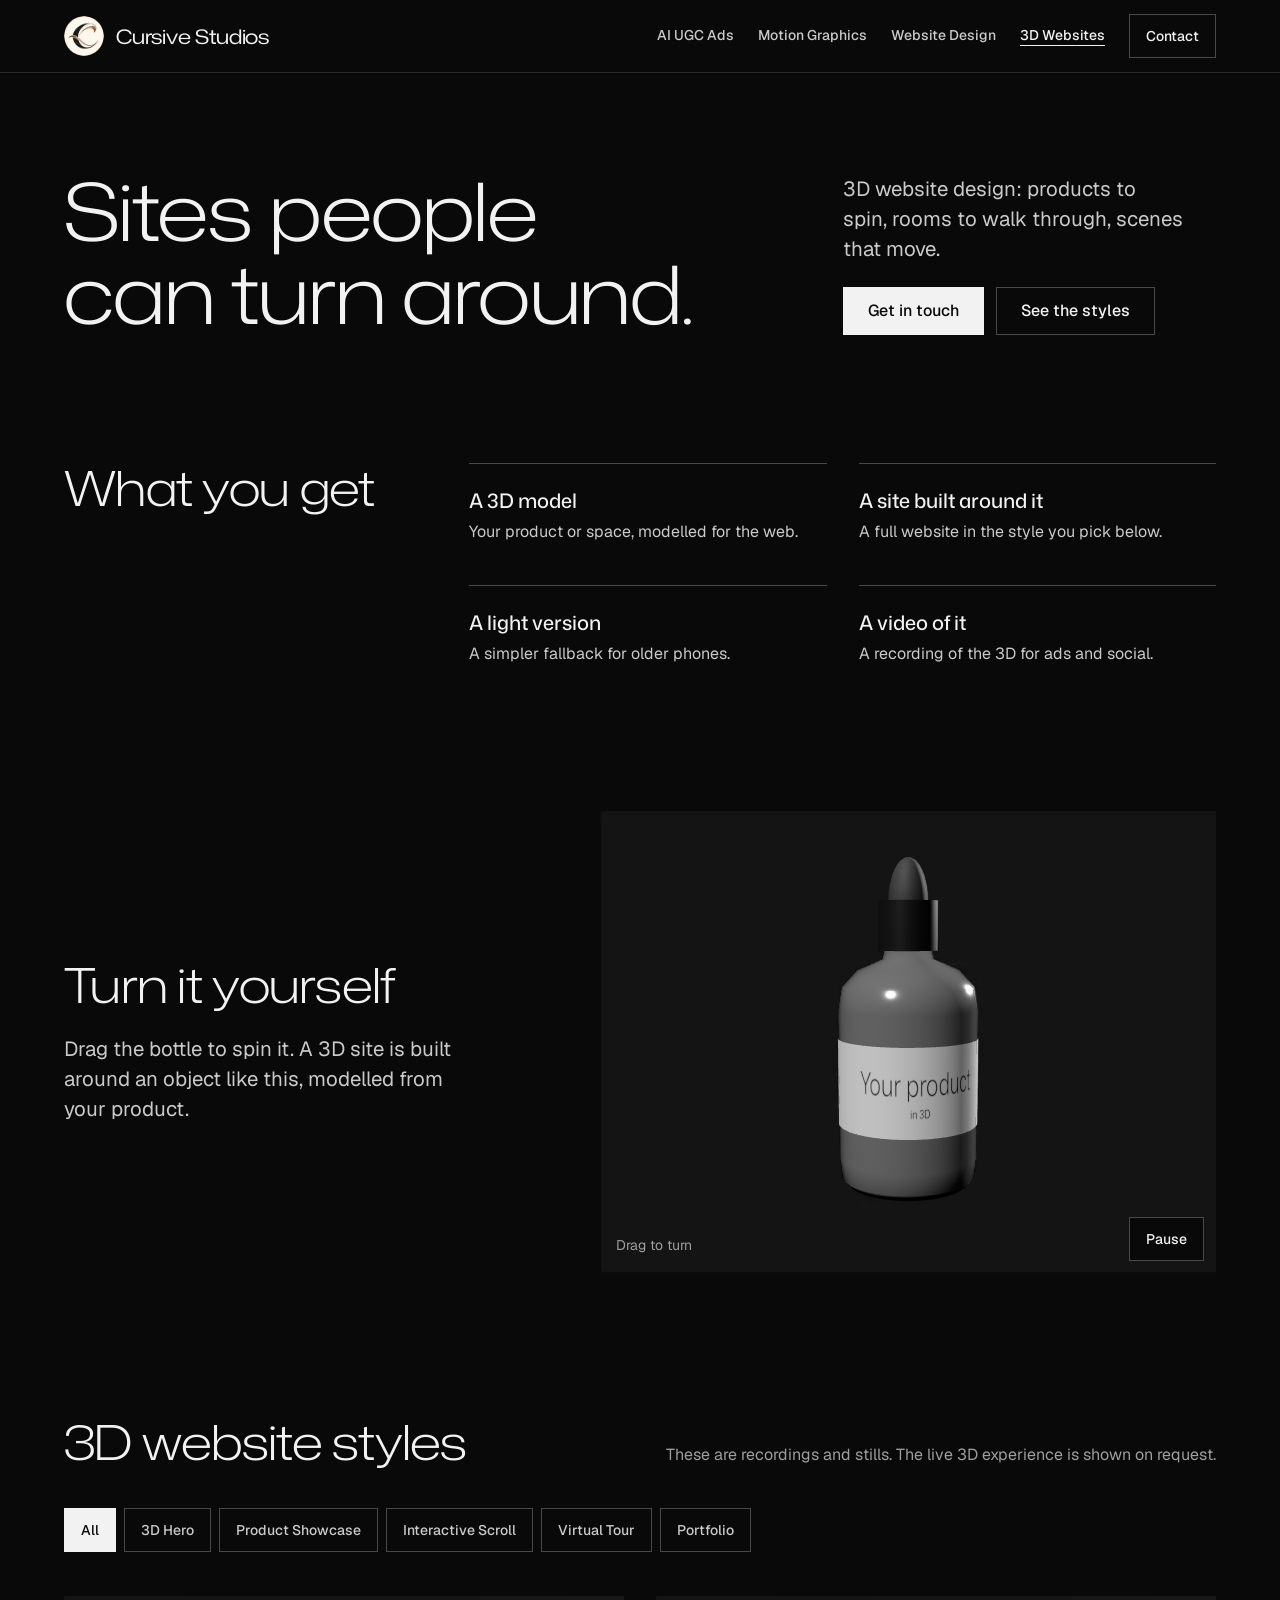
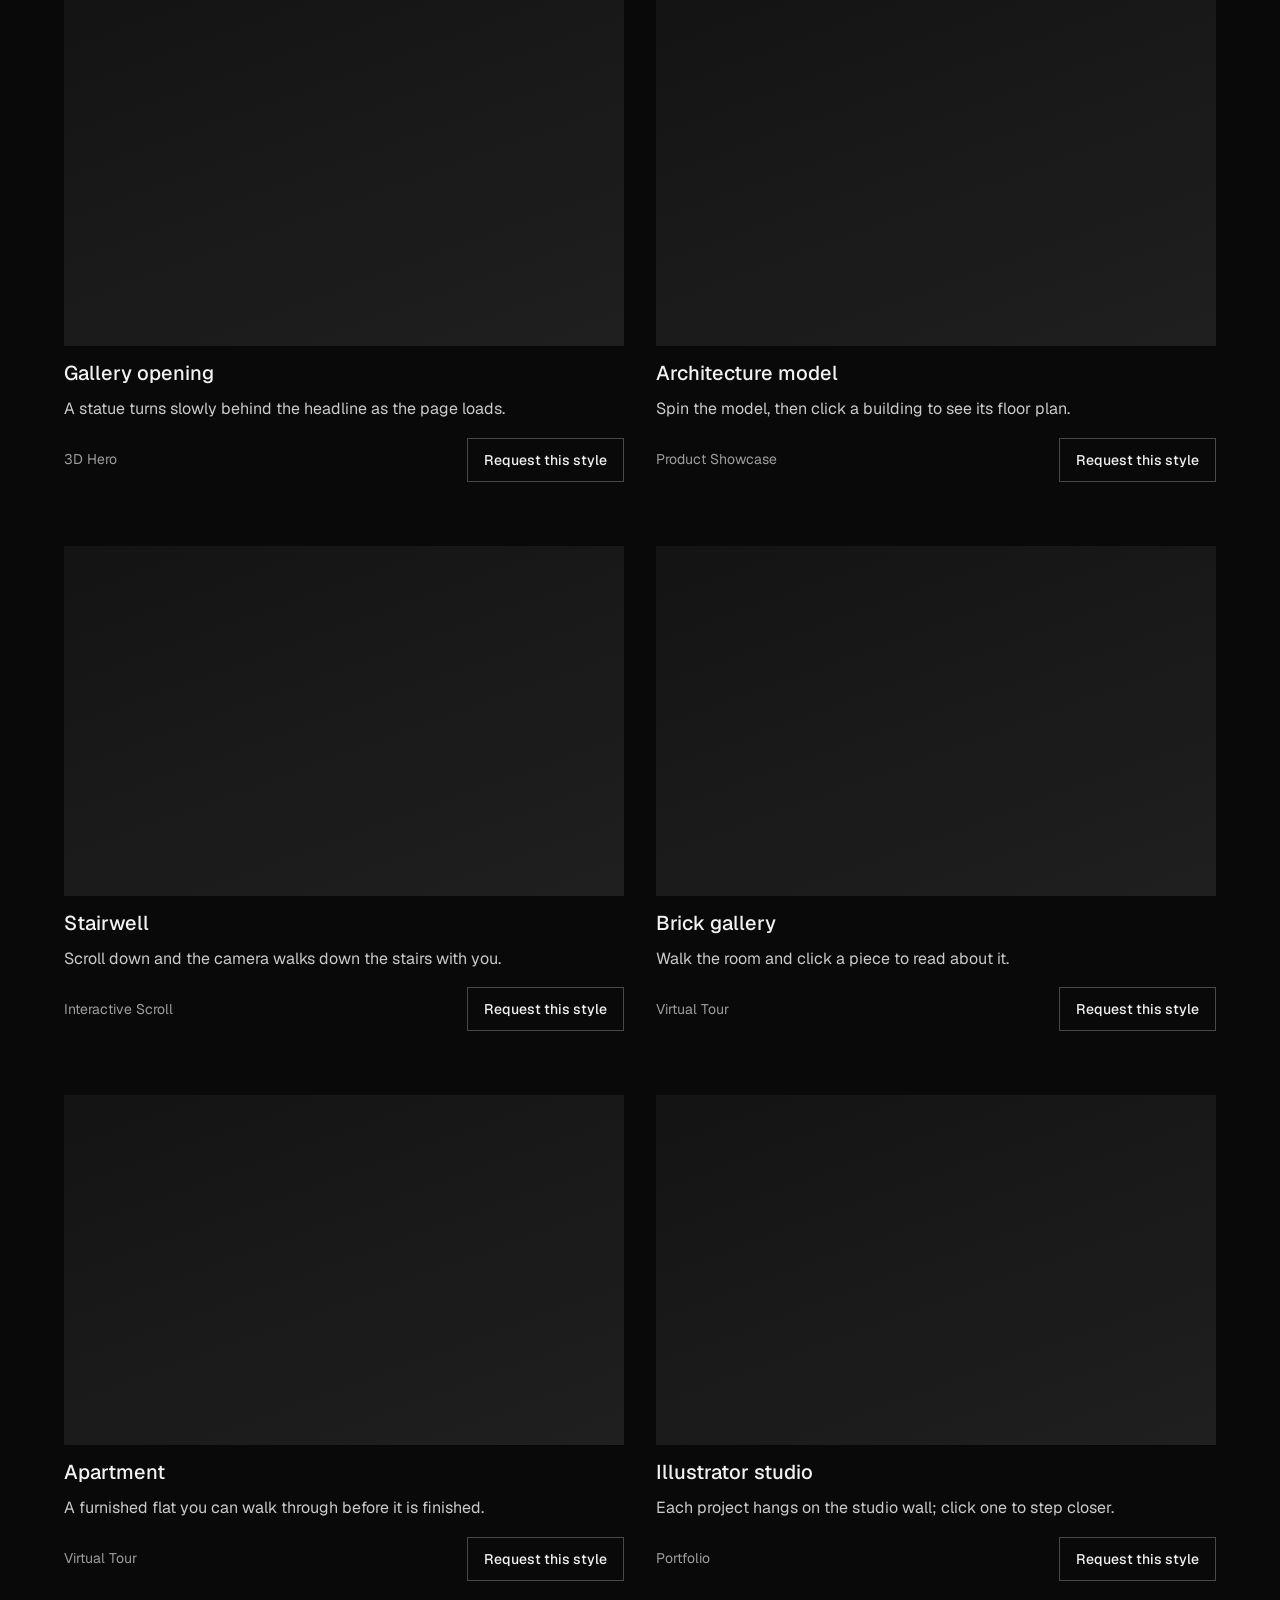
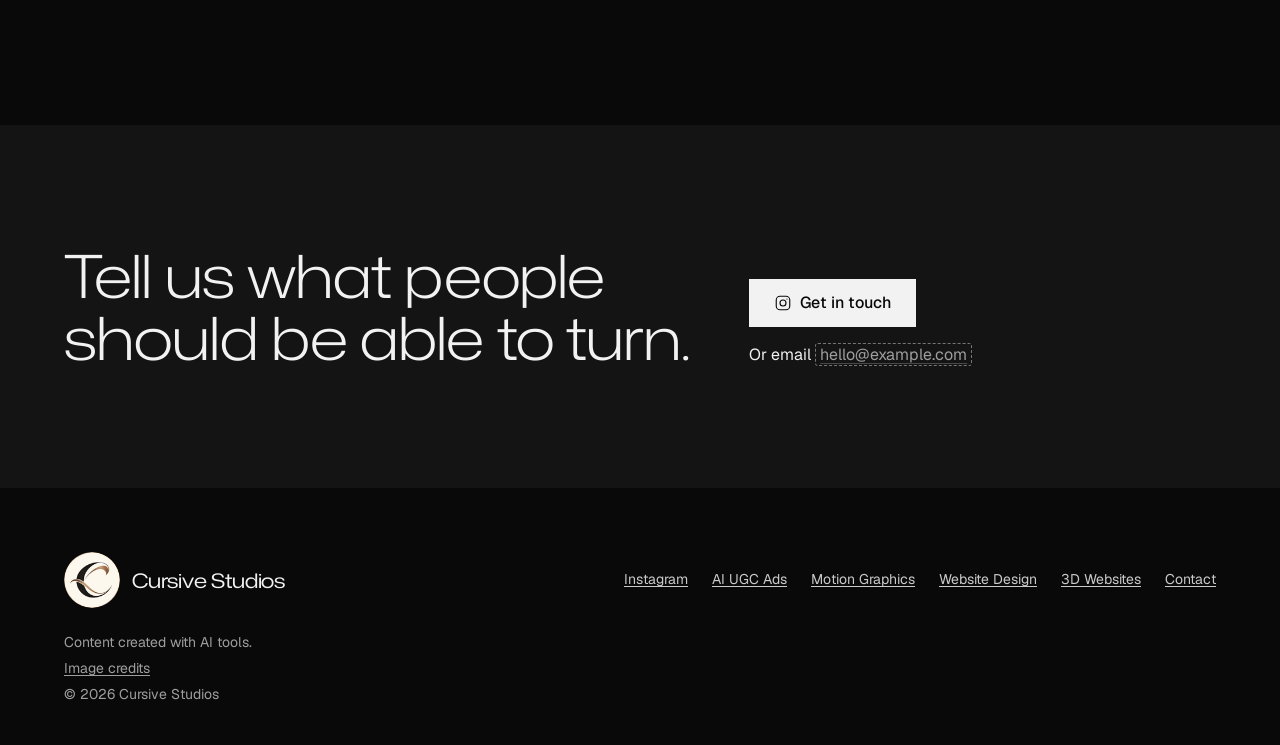
==== commit 32564ea3: "Black and white theme, chrome C hero, stacked steps, credits off the footer - Colours: pure greys wi" ====
--- a/3d-websites.html
+++ b/3d-websites.html
@@ -16,7 +16,7 @@
   <meta property="og:image:height" content="630">
   <meta property="og:image:alt" content="3D Website Design | Cursive Studios">
   <meta name="twitter:card" content="summary_large_image">
-  <meta name="theme-color" content="#120d0b">
+  <meta name="theme-color" content="#090909">
   <script>document.documentElement.classList.add('js');</script>
   <link rel="icon" href="favicon.ico" sizes="48x48">
   <link rel="icon" href="content/images/brand/favicon-32.png" type="image/png" sizes="32x32">
@@ -115,7 +115,7 @@
       <figure class="demo__stage" id="product-3d">
         <picture>
           <source srcset="content/images/demo-bottle-1200.webp 1200w, content/images/demo-bottle-720.webp 720w" sizes="(min-width: 60rem) 55vw, 100vw" type="image/webp">
-          <img class="demo__still" src="content/images/demo-bottle-1200.jpg" width="1200" height="900" alt="A copper serum bottle with a label that reads Your product in 3D" loading="lazy">
+          <img class="demo__still" src="content/images/demo-bottle-1200.jpg" width="1200" height="900" alt="A grey serum bottle with a label that reads Your product in 3D" loading="lazy">
         </picture>
         <p class="demo__hint" data-demo-hint hidden>Drag to turn</p>
         <button class="btn btn--small demo__motion" type="button" aria-pressed="false" data-motion-toggle hidden>Pause</button>
@@ -176,7 +176,7 @@
       </div>
       <div class="site-footer__small">
         <p>Content created with AI tools.</p>
-        <p data-credits hidden></p>
+        <p data-credits hidden><a href="/credits">Image credits</a></p>
         <p>&copy; <span data-year>2026</span> Cursive Studios</p>
       </div>
     </div>
--- a/css/settings.css
+++ b/css/settings.css
@@ -1,6 +1,6 @@
 /* Cursive Studios: site settings.
    Change the colours and fonts here and the whole site follows.
-   Colours use OKLCH: lightness %, chroma (0 = grey, 0.1+ = vivid), hue angle (50 = espresso brown, 55 = copper).
+   Colours use OKLCH: lightness %, chroma (0 = grey, 0.1+ = vivid), hue angle. The site is black and white: every colour below has chroma 0 except the two status colours.
    Fonts: see the @font-face rules just below. */
 /* Fonts are hosted with the site (fonts/, SIL Open Font License). To change a font, replace these
    files and the family names below; keep the two <link rel="preload"> lines in each page's <head> in step. */
@@ -20,24 +20,24 @@
   --tracking-display: -0.015em;
 
   /* Backgrounds, darkest to lightest */
-  --color-paper: oklch(15% 0.012 50);
-  --color-paper-2: oklch(19.5% 0.014 50);
-  --color-paper-3: oklch(24% 0.016 50);
+  --color-paper: oklch(14% 0 0);
+  --color-paper-2: oklch(19% 0 0);
+  --color-paper-3: oklch(24% 0 0);
 
   /* Text */
-  --color-ink: oklch(94% 0.018 80);
-  --color-ink-2: oklch(86% 0.03 75);
-  --color-muted: oklch(72% 0.025 70);
+  --color-ink: oklch(96% 0 0);
+  --color-ink-2: oklch(84% 0 0);
+  --color-muted: oklch(70% 0 0);
 
   /* Lines */
-  --color-rule: oklch(30% 0.018 50);
-  --color-rule-2: oklch(41% 0.022 55);
+  --color-rule: oklch(29% 0 0);
+  --color-rule-2: oklch(40% 0 0);
 
-  /* Accent: the main button, link hovers, focus rings. Keep it rare. */
-  --color-accent: oklch(74% 0.13 55);
-  --color-accent-2: oklch(58% 0.12 50);
-  --color-accent-ink: oklch(17% 0.02 50);
-  --color-focus: oklch(80% 0.13 60);
+  /* Accent: the main button, link hovers, focus rings. White on black. Keep it rare. */
+  --color-accent: oklch(96% 0 0);
+  --color-accent-2: oklch(62% 0 0);
+  --color-accent-ink: oklch(14% 0 0);
+  --color-focus: oklch(96% 0 0);
 
   /* Status */
   --color-error: oklch(72% 0.15 27);
@@ -47,5 +47,5 @@
   --radius-card: 0;
   --radius-pill: 0;
   --rule-hair: 1px;
-  --shadow-card: 0 24px 48px -24px oklch(6% 0.01 50 / 0.7);
+  --shadow-card: 0 24px 48px -24px oklch(4% 0 0 / 0.7);
 }
--- a/css/main.css
+++ b/css/main.css
@@ -1,11 +1,12 @@
-/* Hallmark · shape: Studio Index (the user's section order) · genre: atmospheric · theme: Midnight recoloured warm by request: espresso ground, ivory ink, one copper signal (deal 1/3, seed cursive-studios-portfolio-ugc-b0be·866efbe2·2026-11-18·r0) · job: hire · draw: 12e67a (shape and nav swapped for the brief's order and five destinations)
- * hero: Banner over a letterboxed stage (title card above a 2.39:1 frame holding the live copper ribbon, js/three/ribbon.js, with a still fallback) · nav: edge-aligned, wordmark and five links, menu under 60rem · footer: colophon · imagery: photographs (library stand-ins in duotone, slots for the studio's own work) · signature: the page cut like a film, a letterboxed opening and an end-credits close
- * axes: dark/grotesk-sans/warm · posture: committed · contrast: pass · fold: pass · v2.0.0 */
-/* answered: motion, a scroll fade-and-rise on service rows and gallery items and the live hero ribbon, both by request; the theme's own motion is one settle */
-/* Hallmark · pre-emit critique: P4 H4 E4 S4 R4 V4 · weakest: S, the work row still holds stand-ins; the services are an index not icon cards, the process is one sentence with footnotes, and the contact is an end-credits roll */
+/* Hallmark · shape: Studio Index (the user's section order) · genre: atmospheric · theme: Midnight in black and white by request: near-black ground, white ink, white as the one signal (the logo keeps its copper, by request) (deal 1/3, seed cursive-studios-portfolio-ugc-b0be·866efbe2·2026-11-18·r0) · job: hire · draw: 12e67a (shape and nav swapped for the brief's order and five destinations)
+ * hero: Banner over a letterboxed stage (title card above a 2.39:1 frame holding a live chrome letter C, js/three/chrome.js, with a still fallback) · nav: edge-aligned, wordmark and five links, menu under 60rem · footer: colophon · imagery: photographs (library stand-ins in duotone, slots for the studio's own work) · signature: the page cut like a film, a letterboxed opening and an end-credits close
+ * axes: dark/grotesk-sans/neutral · posture: committed · contrast: pass · fold: pass · v2.0.0 */
+/* answered: motion, a scroll fade-and-rise on service rows and gallery items and the live chrome C in the hero, both by request; the theme's own motion is one settle */
+/* Hallmark · pre-emit critique: P4 H4 E4 S4 R4 V4 · weakest: S, the work row still holds stand-ins; the services are an index not icon cards, the process is three stacked steps led by big numbers, and the contact is an end-credits roll */
 /* answered: fonts, two families by request (Mona Sans display, Geist body) where the theme uses one
  */
 /* Hallmark · waive 81 · the four work frames hold library photos the render sandbox cannot fetch from the photo host · they load in a normal browser and the studio's own work replaces them */
+/* Hallmark · waive 22 · every neutral is a pure grey, chroma 0 · the owner asked for a black and white site; the logo is the one thing with colour */
 
 body { font-family: var(--font-body); }
 h1, h2 { font-weight: var(--display-weight); font-stretch: var(--display-stretch); line-height: 1.04; }
@@ -94,14 +95,24 @@
 .work__title { font-size: var(--text-md); font-weight: 500; }
 .work__meta { font-size: var(--text-sm); color: var(--color-muted); }
 
-/* How it works: one sentence, three footnotes */
+/* How it works: three steps, one under another, each led by a big number */
 .process { padding-top: var(--section-gap-l); }
-.process__line { max-width: 22ch; font-family: var(--font-display); font-weight: 300; font-stretch: 125%; font-size: var(--text-display); letter-spacing: var(--tracking-display); line-height: 1.08; text-wrap: balance; overflow-wrap: break-word; min-width: 0; }
-.process__line sup { font-family: var(--font-body); font-stretch: 100%; font-weight: 500; font-size: 0.32em; vertical-align: super; line-height: 0; margin-left: 0.08em; color: var(--color-accent); }
-.notes { display: grid; grid-template-columns: repeat(3, minmax(0, 1fr)); gap: var(--gap-columns); margin: var(--space-2xl) 0 0; padding: var(--space-lg) 0 0; list-style: none; border-top: var(--rule-hair) solid var(--color-rule); counter-reset: note; }
-.notes li { counter-increment: note; display: grid; grid-template-columns: auto minmax(0, 1fr); gap: var(--space-sm); color: var(--color-ink-2); }
-.notes li::before { content: counter(note); font-size: var(--text-sm); font-weight: 500; color: var(--color-accent); line-height: 1.7; font-variant-numeric: tabular-nums; }
-.notes p { max-width: 34ch; }
+
+.steps { margin: 0; padding: 0; list-style: none; border-top: var(--rule-hair) solid var(--color-rule); }
+.step { display: grid; grid-template-columns: minmax(0, 2fr) minmax(0, 5fr) minmax(0, 5fr); gap: var(--space-md) var(--gap-columns); align-items: baseline; padding-block: var(--space-xl); border-bottom: var(--rule-hair) solid var(--color-rule); }
+.step__num { font-family: var(--font-display); font-weight: 300; font-stretch: 125%; font-size: clamp(4rem, 7vw + 1rem, 8.5rem); line-height: 0.85; letter-spacing: -0.04em; font-variant-numeric: tabular-nums; color: var(--color-ink); }
+.step__title { max-width: 14ch; font-family: var(--font-display); font-weight: 300; font-stretch: 125%; font-size: var(--text-display-s); letter-spacing: var(--tracking-display); line-height: 1.05; }
+.step__text { max-width: 36ch; color: var(--color-ink-2); font-size: var(--text-lead); }
+
+/* Image credits page: one group per page, one picture per row */
+.credit-page { padding-block: var(--space-2xl) var(--section-gap-s); }
+.credit-groups { display: grid; gap: var(--section-gap-s); }
+.credit-group { display: grid; grid-template-columns: minmax(0, 4fr) minmax(0, 8fr); gap: var(--space-md) var(--gap-columns); align-items: start; }
+.credit-group h3 { font-family: var(--font-display); font-weight: 300; font-stretch: 125%; font-size: var(--text-2xl); }
+.credit-list { margin: 0; padding: 0; list-style: none; border-top: var(--rule-hair) solid var(--color-rule); }
+.credit-list li { display: flex; flex-wrap: wrap; justify-content: space-between; gap: var(--space-2xs) var(--space-lg); padding-block: var(--space-md); border-bottom: var(--rule-hair) solid var(--color-rule); color: var(--color-muted); font-size: var(--text-sm); }
+.credit-list a { color: var(--color-ink); font-size: var(--text-md); }
+@media (max-width: 60rem) { .credit-group { grid-template-columns: minmax(0, 1fr); } }
 
 /* Contact: end credits */
 .credits { margin-top: var(--section-gap-l); padding-block: var(--section-gap-s); background: var(--color-paper-2); color: var(--color-ink); text-align: center; }
@@ -148,7 +159,8 @@
   .index__row { grid-template-columns: minmax(0, 1fr); padding-inline: 0; }
   .index__link { justify-self: start; }
   .work { grid-template-columns: repeat(2, minmax(0, 1fr)); row-gap: var(--space-lg); }
-  .notes { grid-template-columns: minmax(0, 1fr); }
+  .step { grid-template-columns: auto minmax(0, 1fr); column-gap: var(--space-lg); }
+  .step__num { grid-row: span 2; min-width: 1.1ch; }
 }
 @media (max-width: 40rem) {
   .actions .btn { flex: 1 1 auto; justify-content: center; }
--- a/css/service.css
+++ b/css/service.css
@@ -1,6 +1,6 @@
-/* Hallmark · shape: Service Sheet, one template for the four service pages · genre: atmospheric · theme: Midnight recoloured warm by request: espresso ground, ivory ink, one copper signal (shared with the homepage: settings.css, tokens.css, base.css, main.css) · job: hire · draw: none, the homepage's system reused by request
+/* Hallmark · shape: Service Sheet, one template for the four service pages · genre: atmospheric · theme: Midnight in black and white by request: near-black ground, white ink, white as the one signal (the logo keeps its copper, by request) (shared with the homepage: settings.css, tokens.css, base.css, main.css) · job: hire · draw: none, the homepage's system reused by request
  * hero: Banner (a title card, no visual; the gallery starts by the fold) · nav: edge-aligned, as the homepage · footer: colophon, as the homepage · imagery: photographs (library stand-ins in duotone, the studio's samples in true colour) · signature: the style shelf, filter by look and ask for the one you like
- * axes: dark/grotesk-sans/warm · posture: committed · contrast: pass · fold: pass · v2.0.0 */
+ * axes: dark/grotesk-sans/neutral · posture: committed · contrast: pass · fold: pass · v2.0.0 */
 /* Hallmark · pre-emit critique: P4 H4 E4 S3 R4 V3 · weakest: S, the samples are stand-ins until the studio's own land; every card asks for its style by name and the 3D page says plainly the live piece is shown on request */
 /* note: the website samples sit in a frame by request, kept to a plain bar holding the sample's address in the body face, with no window dots and no address pill (Floor 47a) */
 /* Hallmark · waive 39b · each card is one button around its picture and title · the whole sample card opens the preview, so its height is the picture's */
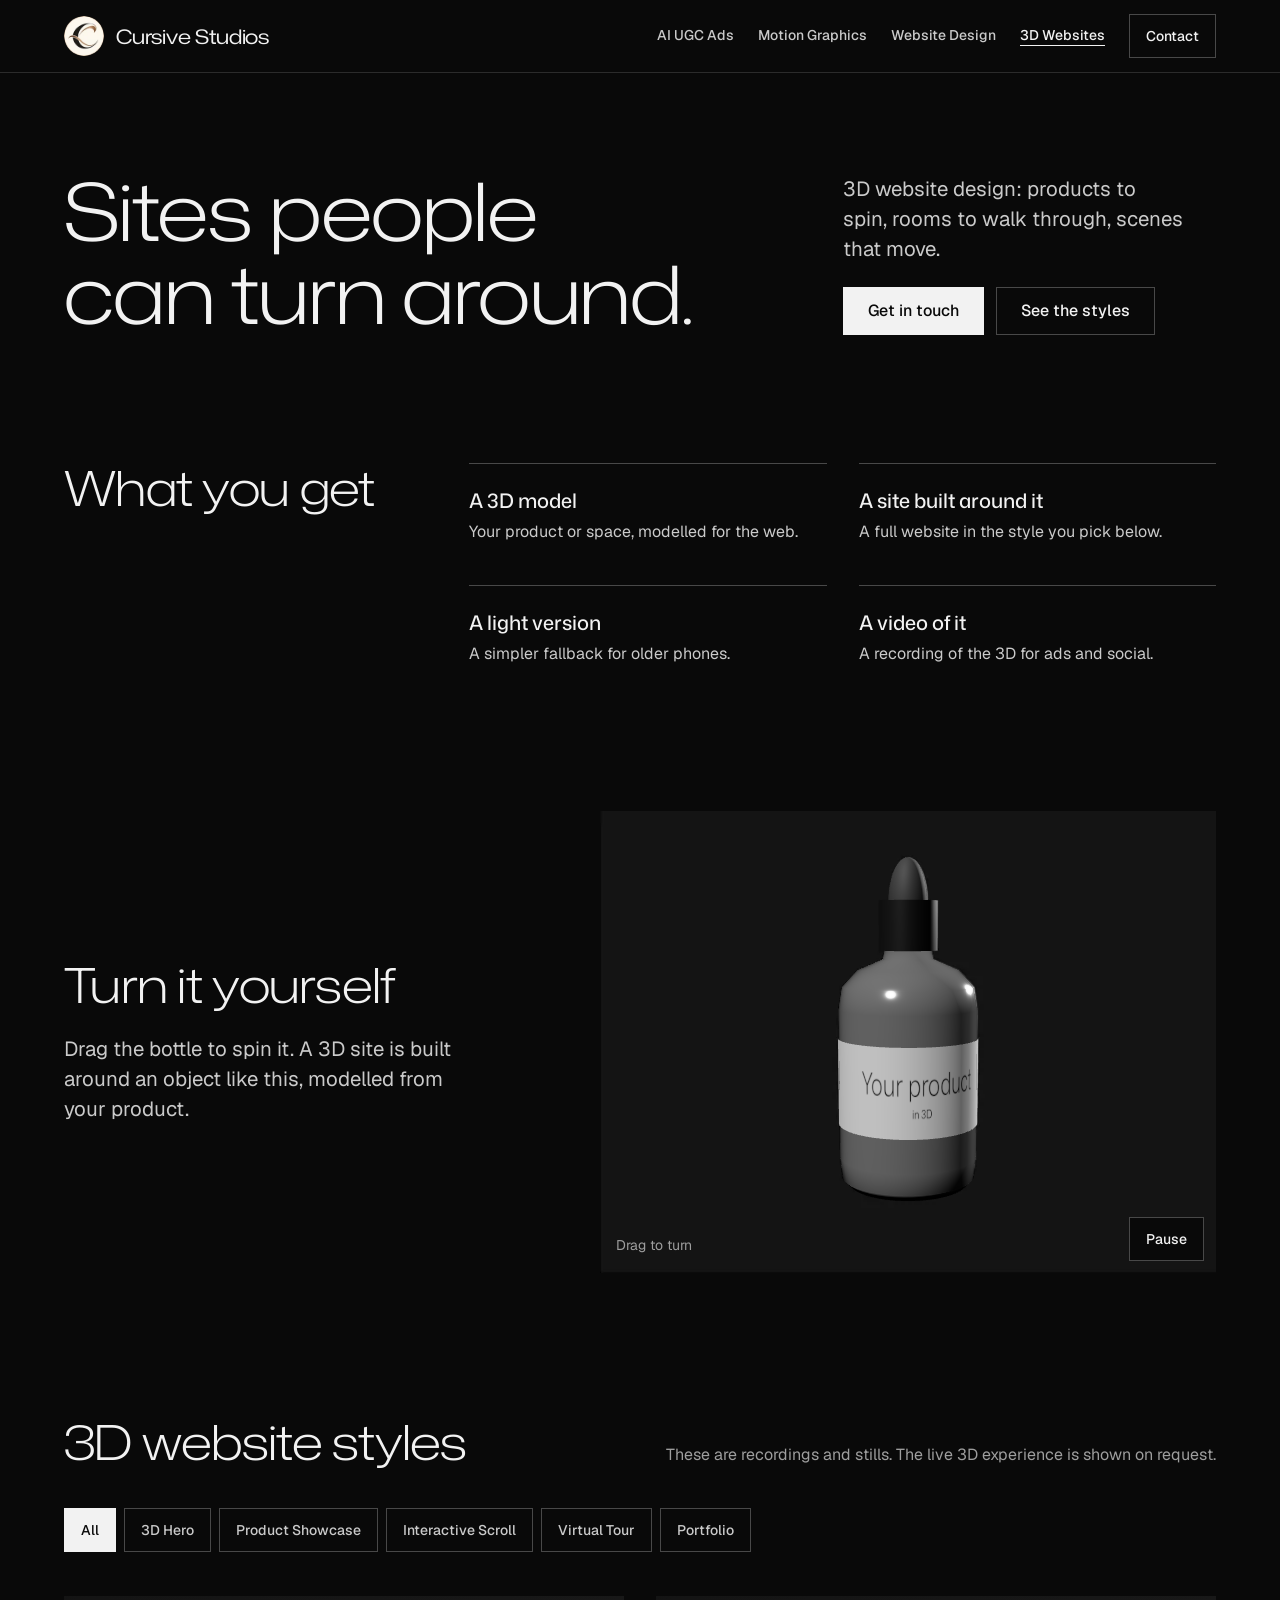
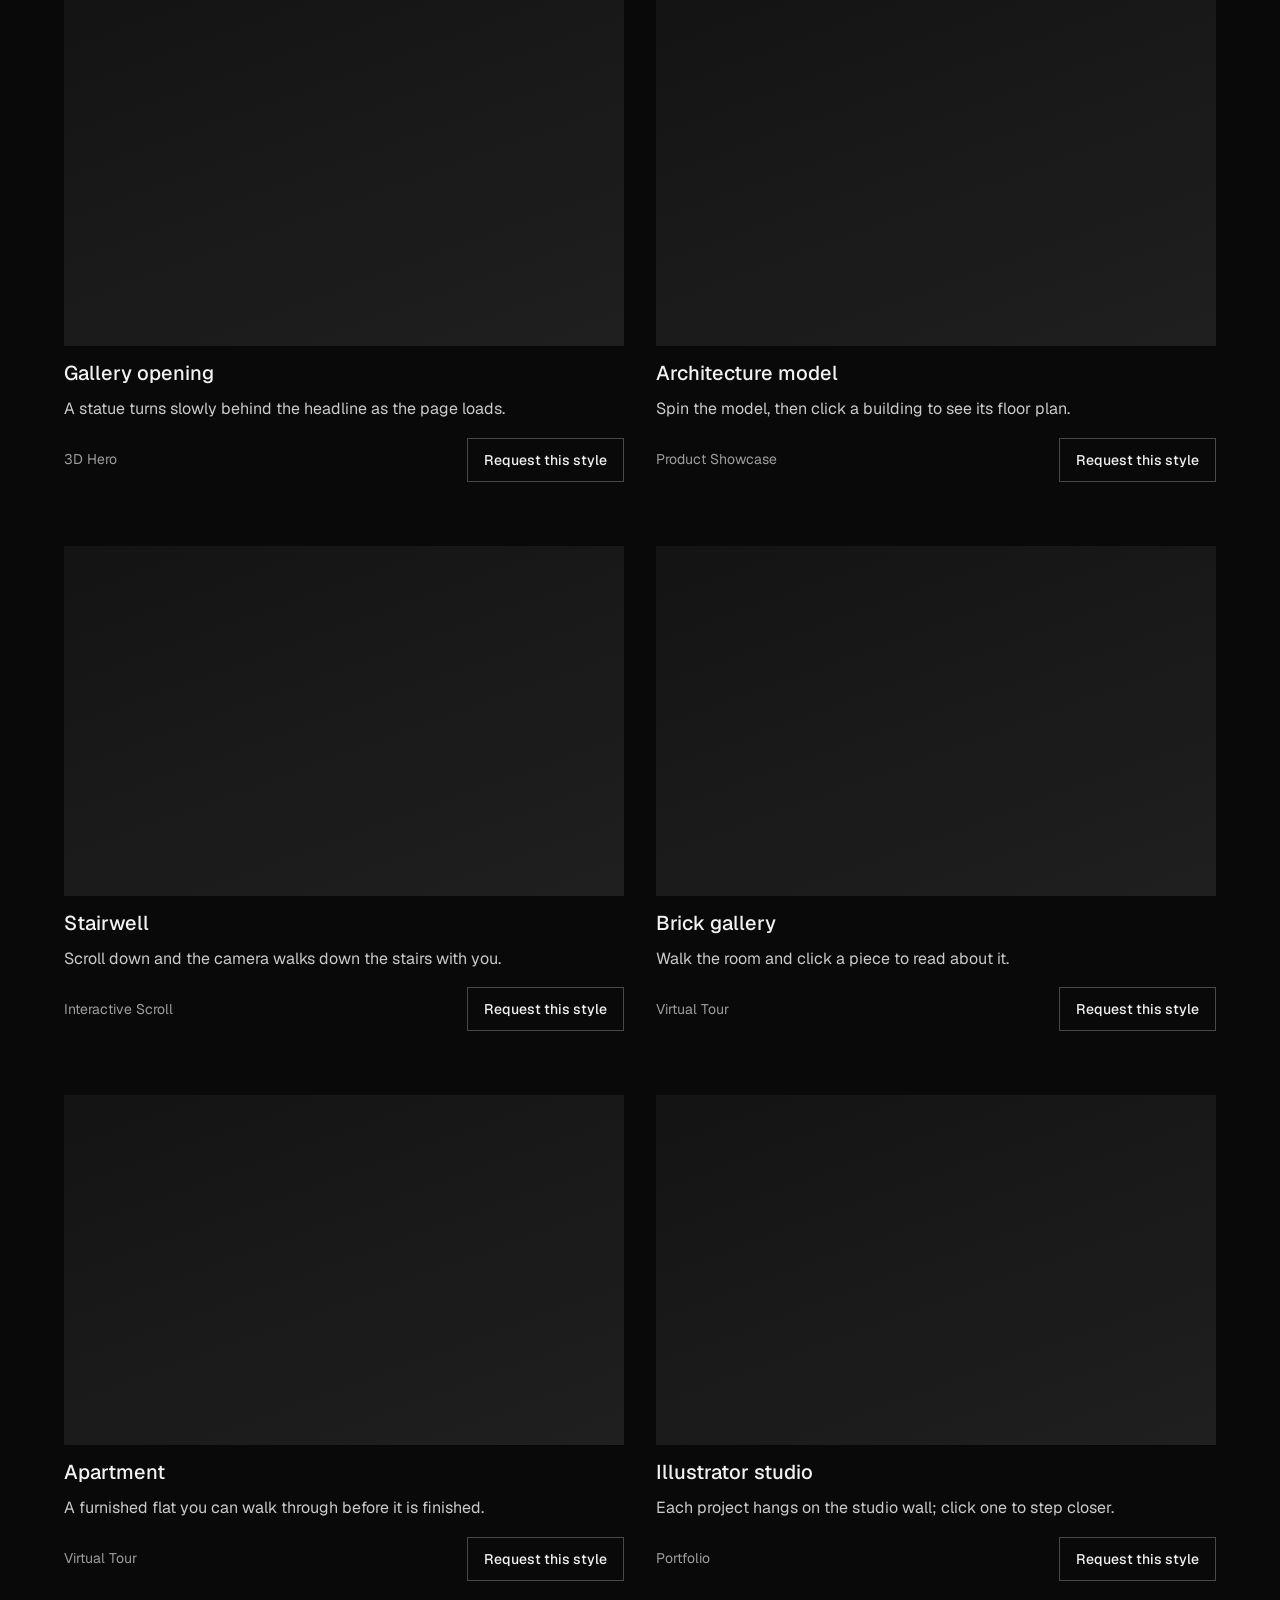
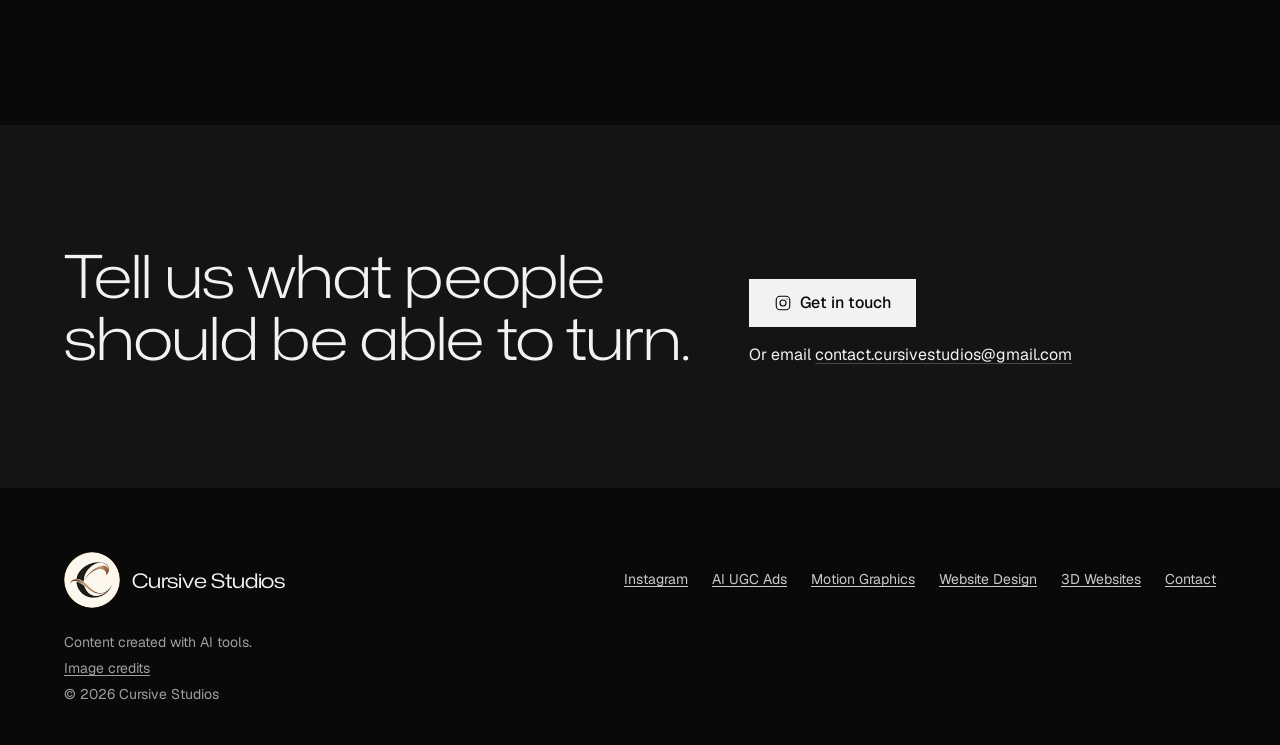
==== commit c507d988: "Particle hero that forms the C and each service; real Instagram and email Co-Authored-By: Claude Opu" ====
--- a/3d-websites.html
+++ b/3d-websites.html
@@ -130,15 +130,15 @@
       <div class="tabs" role="group" aria-label="Filter by style" data-gallery-tabs></div>
       <ul class="cards" data-gallery-grid aria-live="polite"></ul>
       <p class="gallery__status" data-gallery-status></p>
-      <noscript><p class="gallery__status">The gallery needs JavaScript. See our latest work on <a class="link" href="https://www.instagram.com/yourhandle/">Instagram</a>.</p></noscript>
+      <noscript><p class="gallery__status">The gallery needs JavaScript. See our latest work on <a class="link" href="https://www.instagram.com/cursive_studios/">Instagram</a>.</p></noscript>
     </section>
 
     <section class="ask" id="contact" aria-labelledby="contact-title">
       <div class="container ask__grid">
         <h2 id="contact-title">Tell us what people should be able to turn.</h2>
         <div class="ask__ways">
-          <a class="btn btn--primary" href="https://ig.me/m/yourhandle" data-instagram-dm><svg viewBox="0 0 24 24" fill="none" stroke="currentColor" stroke-width="1.5" aria-hidden="true"><rect x="3" y="3" width="18" height="18" rx="5"/><circle cx="12" cy="12" r="4"/><circle cx="17.25" cy="6.75" r="0.75" fill="currentColor" stroke="none"/></svg>Get in touch</a>
-          <p>Or email <a class="link" href="mailto:hello@example.com" data-email><span class="fill" data-email-text>hello@example.com</span></a></p>
+          <a class="btn btn--primary" href="https://ig.me/m/cursive_studios" data-instagram-dm><svg viewBox="0 0 24 24" fill="none" stroke="currentColor" stroke-width="1.5" aria-hidden="true"><rect x="3" y="3" width="18" height="18" rx="5"/><circle cx="12" cy="12" r="4"/><circle cx="17.25" cy="6.75" r="0.75" fill="currentColor" stroke="none"/></svg>Get in touch</a>
+          <p>Or email <a class="link" href="mailto:contact.cursivestudios@gmail.com" data-email><span data-email-text>contact.cursivestudios@gmail.com</span></a></p>
         </div>
       </div>
     </section>
@@ -152,13 +152,13 @@
         <p class="viewer__style" data-viewer-style></p>
         <h2 id="viewer-title" data-viewer-title></h2>
         <p data-viewer-desc></p>
-          <a class="btn btn--primary" href="https://ig.me/m/yourhandle" data-viewer-request><svg viewBox="0 0 24 24" fill="none" stroke="currentColor" stroke-width="1.5" aria-hidden="true"><rect x="3" y="3" width="18" height="18" rx="5"/><circle cx="12" cy="12" r="4"/><circle cx="17.25" cy="6.75" r="0.75" fill="currentColor" stroke="none"/></svg>Request this style</a>
+          <a class="btn btn--primary" href="https://ig.me/m/cursive_studios" data-viewer-request><svg viewBox="0 0 24 24" fill="none" stroke="currentColor" stroke-width="1.5" aria-hidden="true"><rect x="3" y="3" width="18" height="18" rx="5"/><circle cx="12" cy="12" r="4"/><circle cx="17.25" cy="6.75" r="0.75" fill="currentColor" stroke="none"/></svg>Request this style</a>
       </div>
     </div>
   </dialog>
 
   <aside class="dm-float-wrap" aria-label="Quick contact">
-    <a class="btn btn--primary dm-float" href="https://ig.me/m/yourhandle" data-instagram-dm><svg viewBox="0 0 24 24" fill="none" stroke="currentColor" stroke-width="1.5" aria-hidden="true"><rect x="3" y="3" width="18" height="18" rx="5"/><circle cx="12" cy="12" r="4"/><circle cx="17.25" cy="6.75" r="0.75" fill="currentColor" stroke="none"/></svg>DM us on Instagram</a>
+    <a class="btn btn--primary dm-float" href="https://ig.me/m/cursive_studios" data-instagram-dm><svg viewBox="0 0 24 24" fill="none" stroke="currentColor" stroke-width="1.5" aria-hidden="true"><rect x="3" y="3" width="18" height="18" rx="5"/><circle cx="12" cy="12" r="4"/><circle cx="17.25" cy="6.75" r="0.75" fill="currentColor" stroke="none"/></svg>DM us on Instagram</a>
   </aside>
 
   <footer class="site-footer">
@@ -166,7 +166,7 @@
       <div class="site-footer__row">
         <a class="wordmark wordmark--footer" href="/"><img class="wordmark__mark" src="content/images/brand/logo-badge-96.webp" srcset="content/images/brand/logo-badge-96.webp 96w, content/images/brand/logo-badge-160.webp 160w" sizes="56px" width="56" height="56" alt=""><span>Cursive Studios</span></a>
         <ul class="site-footer__links">
-          <li><a href="https://www.instagram.com/yourhandle/" data-instagram-link>Instagram</a></li>
+          <li><a href="https://www.instagram.com/cursive_studios/" data-instagram-link>Instagram</a></li>
           <li><a href="/ai-ugc-ads">AI UGC Ads</a></li>
           <li><a href="/motion-graphics">Motion Graphics</a></li>
           <li><a href="/website-design">Website Design</a></li>
--- a/css/main.css
+++ b/css/main.css
@@ -1,7 +1,7 @@
 /* Hallmark · shape: Studio Index (the user's section order) · genre: atmospheric · theme: Midnight in black and white by request: near-black ground, white ink, white as the one signal (the logo keeps its copper, by request) (deal 1/3, seed cursive-studios-portfolio-ugc-b0be·866efbe2·2026-11-18·r0) · job: hire · draw: 12e67a (shape and nav swapped for the brief's order and five destinations)
- * hero: Banner over a letterboxed stage (title card above a 2.39:1 frame holding a live chrome letter C, js/three/chrome.js, with a still fallback) · nav: edge-aligned, wordmark and five links, menu under 60rem · footer: colophon · imagery: photographs (library stand-ins in duotone, slots for the studio's own work) · signature: the page cut like a film, a letterboxed opening and an end-credits close
+ * hero: Banner over a letterboxed stage (title card above a 2.39:1 frame holding live points of light that form the C and then each service, js/three/particles.js, with a still fallback) · nav: edge-aligned, wordmark and five links, menu under 60rem · footer: colophon · imagery: photographs (library stand-ins in duotone, slots for the studio's own work) · signature: the page cut like a film, a letterboxed opening and an end-credits close
  * axes: dark/grotesk-sans/neutral · posture: committed · contrast: pass · fold: pass · v2.0.0 */
-/* answered: motion, a scroll fade-and-rise on service rows and gallery items and the live chrome C in the hero, both by request; the theme's own motion is one settle */
+/* answered: motion, a scroll fade-and-rise on service rows and gallery items and the live particle hero, both by request; the theme's own motion is one settle */
 /* Hallmark · pre-emit critique: P4 H4 E4 S4 R4 V4 · weakest: S, the work row still holds stand-ins; the services are an index not icon cards, the process is three stacked steps led by big numbers, and the contact is an end-credits roll */
 /* answered: fonts, two families by request (Mona Sans display, Geist body) where the theme uses one
  */
@@ -68,6 +68,10 @@
 .hero__still { object-fit: cover; }
 .hero__canvas { position: absolute; inset: 0; width: 100%; height: 100%; opacity: 0; transition: opacity var(--dur-long) var(--ease-out); }
 .hero__frame.is-live .hero__canvas { opacity: 1; }
+.hero__frame picture { transition: opacity var(--dur-long) var(--ease-out); }
+.hero__frame.is-live picture { opacity: 0; }
+.hero__caption { position: absolute; left: var(--space-md); bottom: var(--space-sm); z-index: var(--z-raised); margin: 0; font-family: var(--font-display); font-size: var(--text-lg); color: var(--color-ink); transition: opacity var(--dur-long) var(--ease-out), transform var(--dur-long) var(--ease-out); }
+.hero__frame.is-live .hero__caption:not(.is-shown) { opacity: 0; transform: translateY(0.4em); }
 .hero__motion { position: absolute; right: var(--space-sm); bottom: var(--space-sm); z-index: var(--z-raised); background: var(--color-paper); }
 .settle { animation: settle var(--dur-long) var(--ease-out) both; }
 @keyframes settle { from { opacity: 0.6; } }
@@ -150,7 +154,7 @@
   .js [data-reveal].is-in { opacity: 1; transform: none; }
 }
 
-@media (prefers-reduced-motion: reduce) { .settle { animation: none; } .hero__canvas { transition: none; } .btn, .link, .index__row { transition: none; } }
+@media (prefers-reduced-motion: reduce) { .settle { animation: none; } .hero__canvas, .hero__frame picture, .hero__caption { transition: none; } .btn, .link, .index__row { transition: none; } }
 
 @media (max-width: 60rem) {
   .hero { min-height: 0; }
